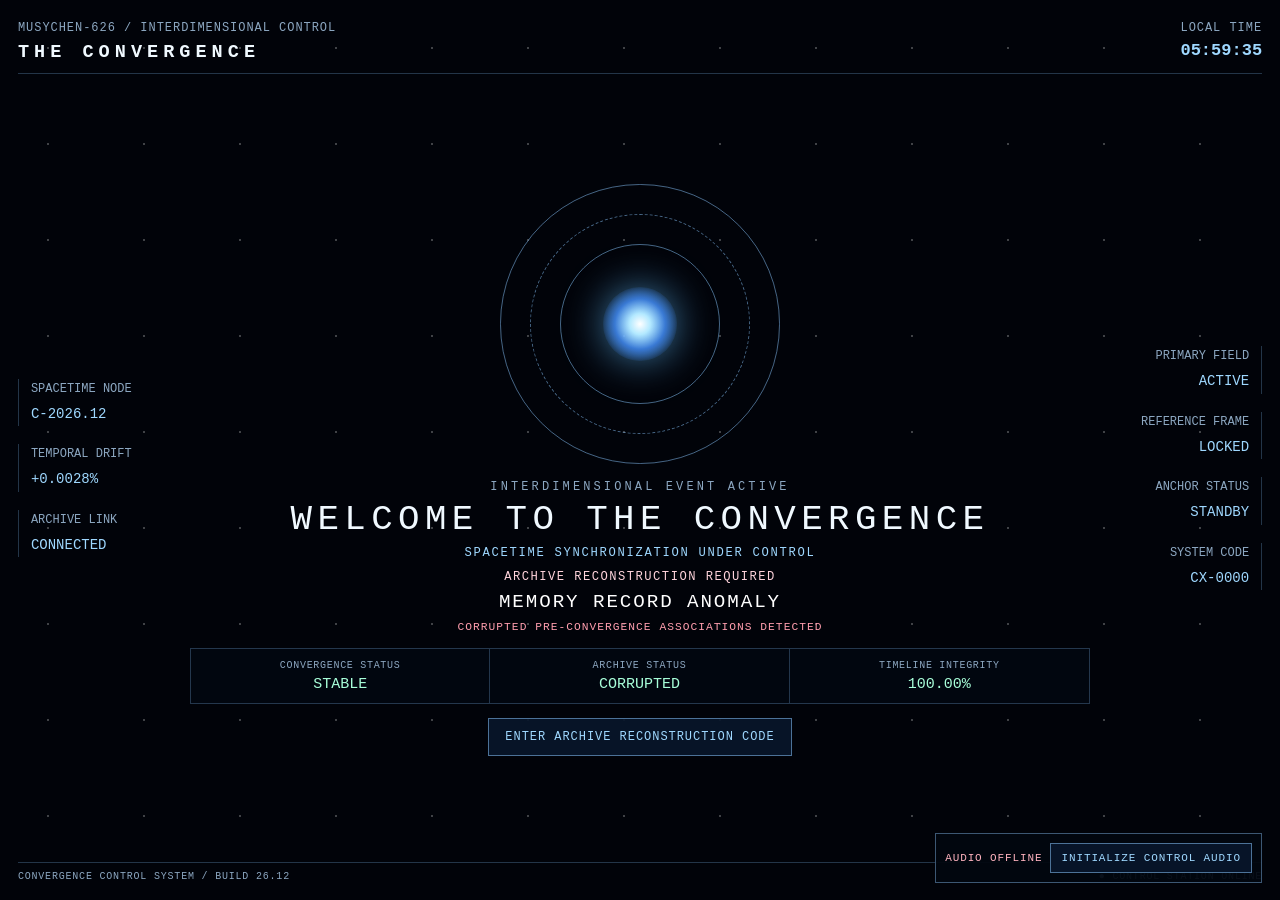
==== index.html @ c569f04d "game nova version" ====
<!doctype html>
<html lang="en">
<head>
<meta charset="utf-8">
<meta name="viewport" content="width=device-width,initial-scale=1">
<title>The Convergence — Control Station</title>
<script src="remote-config.js"></script>
<style>
:root{
  --bg:#010309;--panel:rgba(4,10,22,.88);--line:rgba(135,196,255,.26);
  --accent:#9fd8ff;--text:#f0f9ff;--muted:#8ca7c1;--ok:#a8ffda;
  --critical:#ff3f61;--critical2:#ff805c;--warn:#ffd37b;
}
*{box-sizing:border-box}
html,body{margin:0;width:100%;height:100%;overflow:hidden;background:#010309;color:var(--text);font-family:"Courier New",monospace}
body{height:100dvh}
body::before{content:"";position:fixed;inset:0;pointer-events:none;opacity:.25;background-image:radial-gradient(circle,#fff 0 1px,transparent 1.5px);background-size:96px 96px}
#plasma{position:fixed;inset:0;width:100%;height:100%;pointer-events:none;z-index:4}
.screen{position:relative;z-index:2;width:100vw;height:100dvh;overflow:hidden;padding:clamp(12px,1.4vw,24px);display:grid;grid-template-rows:auto minmax(0,1fr) auto}
header,footer{display:flex;justify-content:space-between;align-items:flex-start;border-color:var(--line)}
header{border-bottom:1px solid var(--line);padding-bottom:10px}
footer{border-top:1px solid var(--line);padding-top:8px;color:var(--muted);font-size:clamp(10px,.78vw,13px);letter-spacing:.08em}
.brand small,.clock small{font-size:clamp(12px,.92vw,16px);color:var(--muted);letter-spacing:.08em}
.brand h2{margin:6px 0 0;font-size:clamp(18px,1.45vw,27px);letter-spacing:.27em;font-weight:700}
.clock{text-align:right}.clock b{display:block;color:var(--accent);font-size:clamp(17px,1.32vw,24px);margin-top:5px}
main{min-height:0;display:grid;grid-template-columns:minmax(180px,14vw) minmax(0,1fr) minmax(180px,14vw);gap:clamp(10px,1.5vw,28px);align-items:center}
aside{font-size:clamp(12px,.9vw,16px);line-height:1.75;color:var(--muted)}
aside p{border-left:1px solid var(--line);padding-left:12px;margin:clamp(12px,2vh,24px) 0}
aside b{display:inline-block;color:var(--accent);font-size:clamp(14px,1.05vw,19px);font-weight:400;margin-top:2px}
#rightTelemetry{text-align:right}
#rightTelemetry p{border-left:0;border-right:1px solid var(--line);padding-left:0;padding-right:12px}
#rightTelemetry b{text-align:right}
.center{position:relative;min-width:0;min-height:0;height:100%;display:flex;flex-direction:column;justify-content:center;align-items:center;text-align:center}
.default-view{width:100%;display:flex;flex-direction:column;align-items:center;justify-content:center;min-height:0}
.cosmos{position:relative;width:min(33vh,335px);height:min(33vh,335px);min-width:220px;min-height:220px;display:grid;place-items:center;transition:filter .5s ease,transform .5s ease}
.ring{position:absolute;border:1px solid rgba(140,200,255,.5);border-radius:50%;transition:border-color .4s ease,box-shadow .4s ease}
.r1{width:94%;height:94%;animation:spin 32s linear infinite}
.r2{width:74%;height:74%;border-style:dashed;animation:spinR 22s linear infinite}
.r3{width:54%;height:54%;animation:spin 15s linear infinite}
.core{width:25%;height:25%;min-width:70px;min-height:70px;border-radius:50%;background:radial-gradient(circle,#fff 0,#b3e9ff 20%,rgba(65,140,255,.72) 48%,transparent 75%);filter:drop-shadow(0 0 22px #64bfff);animation:pulse 3.2s ease-in-out infinite;transition:background .4s ease,filter .4s ease,transform .3s ease}
.eyebrow{font-size:clamp(12px,.9vw,16px);letter-spacing:.26em;color:var(--muted);margin-top:min(.8vh,8px)}
h1.hero{font-size:clamp(28px,2.8vw,52px);line-height:1.08;letter-spacing:.15em;font-weight:400;margin:7px 0}
.subtitle{font-size:clamp(12px,.95vw,17px);letter-spacing:.14em;color:var(--accent);margin:0}
.archive-alert{margin-top:9px;line-height:1.45}
.archive-alert .l1{color:#ffd4dc;font-size:clamp(12px,.95vw,17px);letter-spacing:.12em}
.archive-alert .l2{color:#fff;font-size:clamp(18px,1.5vw,27px);letter-spacing:.1em;margin:2px 0}
.archive-alert .l3{color:#ff9eae;font-size:clamp(11px,.88vw,15px);letter-spacing:.09em}
.status{display:grid;grid-template-columns:repeat(3,1fr);width:min(900px,76vw);margin-top:clamp(10px,1.4vh,17px);border:1px solid var(--line);background:rgba(3,9,20,.62)}
.status div{padding:clamp(10px,1.2vh,15px) 18px;border-right:1px solid var(--line)}
.status div:last-child{border-right:0}.status small{display:block;color:var(--muted);font-size:clamp(10px,.76vw,13px);letter-spacing:.07em}
.status b{display:block;color:var(--ok);font-size:clamp(15px,1.15vw,21px);font-weight:400;margin-top:5px}
.action-area{margin-top:10px;display:flex;gap:10px;align-items:center;justify-content:center;min-height:46px}
button{font:inherit;cursor:pointer;background:rgba(8,22,43,.92);color:var(--accent);border:1px solid rgba(140,200,255,.52);padding:11px 16px;letter-spacing:.08em;font-size:clamp(12px,.9vw,15px)}
button:hover{border-color:var(--accent);color:#fff}
.phase-note{font-size:clamp(11px,.82vw,14px);color:var(--muted);letter-spacing:.08em}
.phase2-log{width:min(900px,76vw);height:96px;margin-top:5px;overflow:hidden;position:relative;display:flex;flex-direction:column;justify-content:flex-end;align-items:stretch;text-align:left;padding:0 8px}
.phase2-log .logline{color:#ff9fac;font-size:clamp(11px,.78vw,14px);line-height:1.45;animation:riseFade 6.2s linear forwards;text-shadow:0 0 10px rgba(255,60,95,.16);white-space:nowrap;overflow:hidden;display:block;max-width:100%}
.hidden{display:none!important}

/* Phase 2 containment */
body.phase2{background:radial-gradient(circle at center,#25040c 0,#080208 46%,#010106 100%)}
body.phase2 .core{background:radial-gradient(circle,#fff 0,#ffd7dc 17%,#ff697d 37%,rgba(218,18,56,.78) 56%,transparent 76%);filter:drop-shadow(0 0 32px #ff405f)}
body.phase2 .r1{border-color:rgba(255,86,107,.64);animation:contain1 2.8s ease-in-out infinite,spin 26s linear infinite}
body.phase2 .r2{border-color:rgba(255,128,91,.62);animation:contain2 2.1s ease-in-out infinite,spinR 19s linear infinite}
body.phase2 .r3{border-color:rgba(255,58,91,.75);animation:contain3 1.6s ease-in-out infinite,spin 13s linear infinite}
body.phase2 .status b{color:#ffc0ca}

/* Cascade dedicated view */
.cascade-view{width:100%;height:100%;min-height:0;display:flex;flex-direction:column;justify-content:center;align-items:center}
.cascade-heading{margin-bottom:4px;color:#ffbbc5;font-size:clamp(13px,1vw,18px);letter-spacing:.18em}
.cascade-grid{width:min(1100px,82vw);display:grid;grid-template-columns:minmax(170px,1fr) minmax(320px,430px) minmax(170px,1fr);gap:26px;align-items:center}
.cascade-log{height:260px;overflow:hidden;display:flex;flex-direction:column;justify-content:flex-end;text-align:left;padding:8px;border-left:1px solid rgba(255,70,96,.22)}
.cascade-log.right{text-align:right;border-left:0;border-right:1px solid rgba(255,70,96,.22);align-items:flex-end}
.cascade-log .logline{font-size:clamp(10px,.74vw,13px);line-height:1.4;color:#ff9cac;animation:sideFade 6.4s linear forwards;white-space:nowrap;overflow:hidden;display:block;max-width:100%}
.crisis-center{position:relative;display:flex;flex-direction:column;align-items:center;justify-content:center;min-height:430px}
.crisis-center > *:not(.crisis-cosmos){position:relative;z-index:2}
.countdown-label{font-size:clamp(11px,.8vw,14px);letter-spacing:.18em;color:#ff94a5}
.countdown{color:var(--critical);font-size:clamp(52px,5.7vw,96px);letter-spacing:.08em;line-height:1;margin:0 0 6px;text-shadow:0 0 28px rgba(255,55,83,.38)}
.crisis-cosmos{position:absolute;left:50%;top:56%;transform:translate(-50%,-50%);width:360px;height:360px;display:grid;place-items:center;z-index:0;opacity:.88;pointer-events:none}
.crisis-ring{position:absolute;border:1px solid rgba(255,94,112,.72);border-radius:50%;transition:transform .12s linear,box-shadow .12s linear}
.cr1{width:96%;height:96%;border-style:solid}
.cr2{width:74%;height:74%;border-style:dashed}
.cr3{width:53%;height:53%}
.crisis-core{width:70px;height:70px;border-radius:50%;background:radial-gradient(circle,#fff6cf 0,#ffd260 16%,#ff6a38 40%,#e20d35 64%,rgba(80,0,10,.2) 76%,transparent 80%);filter:drop-shadow(0 0 25px rgba(255,50,35,.9));transition:transform .15s linear,filter .15s linear}
.cascade-status{margin-top:2px;color:#ff9cab;font-size:clamp(10px,.76vw,13px);letter-spacing:.08em}
.timeline-panel{width:min(1000px,78vw);margin-top:7px}
.timeline-grid{display:grid;grid-template-columns:repeat(4,1fr);gap:10px}
.timeline-card{padding:12px 10px;background:rgba(19,5,12,.88);border-color:rgba(255,85,103,.55);color:#ffc0c8}
.timeline-card strong{display:block;font-size:clamp(15px,1.08vw,19px);letter-spacing:.12em}
.timeline-card small{display:block;color:#da98a2;margin-top:5px;font-size:clamp(11px,.78vw,13px)}
.manual-link{margin-top:7px;background:transparent;border:0;color:rgba(255,190,200,.62);font-size:clamp(10px,.73vw,13px);text-decoration:underline;text-underline-offset:4px}
body.cascade{background:radial-gradient(circle at center,#27020b 0,#080107 45%,#010105 100%)}
body.resolved{background:radial-gradient(circle at center,#04251d 0,#020b0a 45%,#010504 100%)}

/* popup */
.modal-backdrop{position:fixed;z-index:30;inset:0;background:rgba(0,3,10,.72);backdrop-filter:blur(8px);display:grid;place-items:center;padding:18px}
.modal{width:min(680px,92vw);border:1px solid rgba(150,208,255,.52);background:rgba(2,8,18,.98);box-shadow:0 0 70px rgba(68,151,255,.17);padding:28px}
.modal.critical{border-color:rgba(255,74,98,.78);box-shadow:0 0 70px rgba(255,40,70,.2)}
.modal small{display:block;color:var(--muted);letter-spacing:.15em;margin-bottom:9px;font-size:13px}
.modal h2{font-size:clamp(22px,2vw,31px);letter-spacing:.1em;font-weight:400;margin:0 0 18px}
.modal-row{display:flex;gap:9px}.modal input{min-width:0;flex:1;background:#01050c;border:1px solid rgba(150,208,255,.55);color:#fff;padding:15px;font:inherit;text-transform:uppercase;font-size:17px}
.modal-feedback{min-height:20px;margin-top:12px;color:var(--warn);font-size:14px}

/* Audio gate */
.audio-gate{position:fixed;z-index:12;right:18px;bottom:17px;border:1px solid rgba(140,200,255,.42);background:rgba(2,7,15,.94);padding:9px;display:flex;gap:8px;align-items:center}
.audio-gate span{font-size:11px;color:#ffb3bf;letter-spacing:.08em}.audio-gate.online span{color:var(--ok)}
.audio-gate button{padding:8px 10px;font-size:11px}

/* resolved overlay message */
.resolved-card{border:1px solid rgba(165,255,214,.48);padding:18px 24px;margin-top:12px;background:rgba(3,20,16,.62)}
.resolved-card b{display:block;color:var(--ok);font-size:clamp(14px,1vw,18px);letter-spacing:.12em}
.resolved-card span{display:block;margin-top:6px;color:#bfffe9;font-size:clamp(11px,.82vw,14px)}

@keyframes spin{to{transform:rotate(360deg)}}@keyframes spinR{to{transform:rotate(-360deg)}}@keyframes pulse{0%,100%{transform:scale(.95)}50%{transform:scale(1.08)}}
@keyframes contain1{0%,100%{scale:1}45%{scale:.92}60%{scale:1.05}}
@keyframes contain2{0%,100%{scale:1.02}40%{scale:.89}70%{scale:1.08}}
@keyframes contain3{0%,100%{scale:.96}35%{scale:1.12}62%{scale:.88}}
@keyframes riseFade{0%{opacity:0;transform:translateY(16px)}10%{opacity:1}72%{opacity:.9}100%{opacity:0;transform:translateY(-44px)}}
@keyframes sideFade{0%{opacity:0;transform:translateY(12px)}12%{opacity:1}75%{opacity:.9}100%{opacity:0;transform:translateY(-32px)}}


/* Resolution transition */
body.resolved.resolving #normalCore{
  animation:
    pulse 3.2s ease-in-out infinite,
    resolveCoreShift 4.8s linear forwards;
}
body.resolved.resolving #normalCosmos .r1{
  animation:
    spin 32s linear infinite,
    resolveRingOuter 4.8s linear forwards;
}
body.resolved.resolving #normalCosmos .r2{
  animation:
    spinR 22s linear infinite,
    resolveRingMiddle 4.8s linear forwards;
}
body.resolved.resolving #normalCosmos .r3{
  animation:
    spin 15s linear infinite,
    resolveRingInner 4.8s linear forwards;
}

@keyframes resolveCoreShift{
  0%{
    background:radial-gradient(circle,#fff 0,#ffd0a8 16%,rgba(255,58,38,.92) 42%,rgba(121,0,18,.95) 68%,transparent 78%);
    filter:drop-shadow(0 0 44px #ff4028) saturate(1.65);
    transform:scale(1.58);
  }
  18%{
    background:radial-gradient(circle,#fff 0,#ffe3a8 18%,rgba(255,120,36,.92) 44%,rgba(165,40,0,.94) 70%,transparent 78%);
    filter:drop-shadow(0 0 48px #ff7a28) saturate(1.55);
    transform:scale(1.48);
  }
  38%{
    background:radial-gradient(circle,#fff 0,#fff0bf 18%,rgba(255,201,82,.9) 45%,rgba(184,120,0,.88) 71%,transparent 78%);
    filter:drop-shadow(0 0 46px #ffd25b) saturate(1.42);
    transform:scale(1.36);
  }
  58%{
    background:radial-gradient(circle,#fff 0,#e4ffe4 18%,rgba(135,255,204,.84) 46%,rgba(25,126,112,.76) 71%,transparent 78%);
    filter:drop-shadow(0 0 39px #88ffd7) saturate(1.26);
    transform:scale(1.24);
  }
  78%{
    background:radial-gradient(circle,#fff 0,#d8f5ff 19%,rgba(112,223,255,.82) 47%,rgba(24,91,169,.72) 72%,transparent 78%);
    filter:drop-shadow(0 0 31px #7fe4ff) saturate(1.18);
    transform:scale(1.12);
  }
  100%{
    background:radial-gradient(circle,#fff 0,#b3e9ff 20%,rgba(65,140,255,.72) 48%,transparent 75%);
    filter:drop-shadow(0 0 22px #64bfff) saturate(1);
    transform:scale(1);
  }
}
@keyframes resolveRingOuter{
  0%{border-color:rgba(255,80,70,.78);box-shadow:0 0 26px rgba(255,70,55,.24);transform:scale(1.10)}
  30%{border-color:rgba(255,171,82,.76);box-shadow:0 0 24px rgba(255,170,72,.2);transform:scale(1.07)}
  60%{border-color:rgba(138,255,208,.68);box-shadow:0 0 20px rgba(138,255,208,.15);transform:scale(1.03)}
  100%{border-color:rgba(140,200,255,.5);box-shadow:none;transform:scale(1)}
}
@keyframes resolveRingMiddle{
  0%{border-color:rgba(255,98,84,.8);box-shadow:0 0 22px rgba(255,80,70,.24);transform:scale(1.12)}
  35%{border-color:rgba(255,196,88,.76);box-shadow:0 0 21px rgba(255,196,88,.18);transform:scale(1.08)}
  68%{border-color:rgba(142,236,255,.68);box-shadow:0 0 17px rgba(142,236,255,.15);transform:scale(1.03)}
  100%{border-color:rgba(140,200,255,.5);box-shadow:none;transform:scale(1)}
}
@keyframes resolveRingInner{
  0%{border-color:rgba(255,126,98,.84);box-shadow:0 0 19px rgba(255,96,76,.26);transform:scale(1.14)}
  42%{border-color:rgba(255,220,120,.75);box-shadow:0 0 17px rgba(255,220,120,.18);transform:scale(1.09)}
  75%{border-color:rgba(120,222,255,.7);box-shadow:0 0 15px rgba(120,222,255,.14);transform:scale(1.03)}
  100%{border-color:rgba(140,200,255,.5);box-shadow:none;transform:scale(1)}
}

@media(max-width:900px){main{grid-template-columns:1fr}aside{display:none}.status{width:94vw}.cascade-grid{width:96vw;grid-template-columns:1fr}.cascade-log{display:none}.timeline-panel{width:94vw}.timeline-grid{grid-template-columns:repeat(2,1fr)}}
</style>
</head>
<body>
<canvas id="plasma"></canvas>

<div class="screen">
<header>
  <div class="brand"><small>MUSYCHEN-626 / INTERDIMENSIONAL CONTROL</small><h2>THE CONVERGENCE</h2></div>
  <div class="clock"><small>LOCAL TIME</small><b id="clock">--:--:--</b></div>
</header>

<main>
<aside id="leftTelemetry">
  <p>SPACETIME NODE<br><b>C-2026.12</b></p>
  <p>TEMPORAL DRIFT<br><b id="drift">+0.0028%</b></p>
  <p>ARCHIVE LINK<br><b>CONNECTED</b></p>
</aside>

<section class="center">

  <div id="defaultView" class="default-view">
    <div class="cosmos" id="normalCosmos">
      <i class="ring r1"></i><i class="ring r2"></i><i class="ring r3"></i><i class="core" id="normalCore"></i>
    </div>

    <div class="eyebrow" id="eyebrow">INTERDIMENSIONAL EVENT ACTIVE</div>
    <h1 class="hero" id="title">WELCOME TO THE CONVERGENCE</h1>
    <p class="subtitle" id="subtitle">SPACETIME SYNCHRONIZATION UNDER CONTROL</p>

    <div id="archiveAlert" class="archive-alert">
      <div class="l1">ARCHIVE RECONSTRUCTION REQUIRED</div>
      <div class="l2">MEMORY RECORD ANOMALY</div>
      <div class="l3">CORRUPTED PRE-CONVERGENCE ASSOCIATIONS DETECTED</div>
    </div>

    <div class="status">
      <div><small>CONVERGENCE STATUS</small><b id="conv">STABLE</b></div>
      <div><small>ARCHIVE STATUS</small><b id="archive">CORRUPTED</b></div>
      <div><small>TIMELINE INTEGRITY</small><b id="integrity">100.00%</b></div>
    </div>

    <div id="actionArea" class="action-area"></div>
    <div id="phase2Log" class="phase2-log hidden"></div>
    <div id="resolvedCard" class="resolved-card hidden"><b>DISTRIBUTED CONVERGENCE ESTABLISHED</b><span>ALL TIMELINES COEXIST · ALL VARIANTS PRESERVED</span></div>
  </div>

  <div id="cascadeView" class="cascade-view hidden">
    <div class="cascade-heading">⚠ CASCADE FAILURE / PRIMARY ANCHOR INSTABILITY</div>

    <div class="cascade-grid">
      <div id="cascadeLogLeft" class="cascade-log"></div>

      <div class="crisis-center">
        <div class="countdown-label">IRREVERSIBLE CASCADE WINDOW</div>
        <div id="timer" class="countdown">10:00</div>

        <div class="crisis-cosmos" id="crisisCosmos">
          <i id="cr1" class="crisis-ring cr1"></i>
          <i id="cr2" class="crisis-ring cr2"></i>
          <i id="cr3" class="crisis-ring cr3"></i>
          <i id="crisisCore" class="crisis-core"></i>
        </div>

        <div class="cascade-status">TIMELINE INTEGRITY: <b>UNSTABLE</b></div>
      </div>

      <div id="cascadeLogRight" class="cascade-log right"></div>
    </div>

    <div class="timeline-panel">
      <div class="timeline-grid">
        <button class="timeline-card" data-timeline="ASTRA"><strong>ASTRA</strong><small>A7F2</small></button>
        <button class="timeline-card" data-timeline="NOVA"><strong>NOVA</strong><small>N4C8</small></button>
        <button class="timeline-card" data-timeline="VEGA"><strong>VEGA</strong><small>V2D6</small></button>
        <button class="timeline-card" data-timeline="UMBRA"><strong>UMBRA</strong><small>U9B3</small></button>
      </div>
      <button id="manualOverride" class="manual-link">advanced emergency control / manual override</button>
    </div>
  </div>

</section>

<aside id="rightTelemetry">
  <p>PRIMARY FIELD<br><b id="field">ACTIVE</b></p>
  <p>REFERENCE FRAME<br><b id="frame">LOCKED</b></p>
  <p>ANCHOR STATUS<br><b id="anchor">STANDBY</b></p>
  <p>SYSTEM CODE<br><b id="systemCode">CX-0000</b></p>
</aside>
</main>

<footer><span>CONVERGENCE CONTROL SYSTEM / BUILD 26.12</span><span id="online">● CONTROL STATION ONLINE</span></footer>
</div>

<div id="audioGate" class="audio-gate">
  <span id="audioState">AUDIO OFFLINE</span>
  <button id="audioBtn">INITIALIZE CONTROL AUDIO</button>
  <button id="muteBtn" class="hidden">MUTE</button>
</div>

<div id="modalBackdrop" class="modal-backdrop hidden">
  <div id="modal" class="modal">
    <small id="modalEyebrow">SYSTEM REQUEST</small>
    <h2 id="modalTitle">ENTER PROTOCOL CODE</h2>
    <div class="modal-row" id="modalInputRow">
      <input id="modalInput" autocomplete="off" spellcheck="false">
      <button id="modalSubmit">VALIDATE</button>
    </div>
    <div id="modalFeedback" class="modal-feedback"></div>
  </div>
</div>

<script>
const API_URL=window.CONV_API_URL||"";
const LOCAL={phase1Code:"AR-4721",phase2Code:"NOVA-2974",finalCommand:"STABILIZE ALL TIMELINES",timerMinutes:10};
const $=id=>document.getElementById(id);
const norm=s=>(s||"").trim().replace(/\s+/g," ").toUpperCase();
const remote=()=>/^https:\/\/script\.google\.com\//.test(API_URL);

let game={state:"WELCOME",timerMinutes:10,cascadeStart:0,stateChangedAt:0,selectedAnchor:""};
let lastState="";
let modalMode="";
let timerHandle=null,phase2LogHandle=null,cascadeLogHandle=null;
let bolts=[];

/* local / remote state */
function localState(){
  return {
    state:localStorage.getItem("convergenceState")||"WELCOME",
    timerMinutes:Number(localStorage.getItem("timerMinutes")||LOCAL.timerMinutes),
    cascadeStart:Number(localStorage.getItem("cascadeStart")||0),
    stateChangedAt:Number(localStorage.getItem("stateChangedAt")||0),
    selectedAnchor:localStorage.getItem("selectedAnchor")||""
  };
}
function localTransition(s){
  localStorage.setItem("convergenceState",s);
  localStorage.setItem("stateChangedAt",Date.now());
  if(s==="CASCADE")localStorage.setItem("cascadeStart",Date.now());
  if(s==="WELCOME"){localStorage.removeItem("cascadeStart");localStorage.removeItem("selectedAnchor")}
}
async function getState(){
  if(!remote())return localState();
  const r=await fetch(API_URL+"?t="+Date.now(),{cache:"no-store"});
  return await r.json();
}
async function post(action,data={}){
  if(!remote()){
    if(action==="validate_phase1"){
      if(norm(data.code)!==norm(localStorage.getItem("phase1Code")||LOCAL.phase1Code))return {ok:false,error:"INVALID_CODE"};
      localTransition("PHASE1_COMPLETE");
    }
    if(action==="validate_phase2"){
      if(norm(data.code)!==norm(localStorage.getItem("phase2Code")||LOCAL.phase2Code))return {ok:false,error:"INVALID_CODE"};
      localTransition("CLEARED");
    }
    if(action==="override"){
      if(norm(data.command)!==norm(localStorage.getItem("finalCommand")||LOCAL.finalCommand))return {ok:false,error:"INVALID_COMMAND"};
      localTransition("RESOLVED");
    }
    if(action==="timeline_attempt")localStorage.setItem("selectedAnchor",data.timeline||"");
    return {ok:true,state:localState()};
  }
  const r=await fetch(API_URL,{method:"POST",headers:{"Content-Type":"text/plain;charset=utf-8"},body:JSON.stringify({action,...data})});
  return await r.json();
}
async function refresh(){
  try{game={...game,...await getState()};render()}catch(e){$("online").textContent="● CONTROL LINK DEGRADED"}
}

/* base rendering */
function text(id,v){if($(id))$(id).textContent=v}
function show(id,on=true){if($(id))$(id).classList.toggle("hidden",!on)}
function clearAction(){$("actionArea").innerHTML=""}
function addButton(label,fn){const b=document.createElement("button");b.textContent=label;b.onclick=fn;$("actionArea").appendChild(b)}
function addNote(html){const s=document.createElement("span");s.className="phase-note";s.innerHTML=html;$("actionArea").appendChild(s)}

function baseDefault(){
  resetResolutionTransitionVisuals();
  document.body.className="";
  show("defaultView",true);show("cascadeView",false);show("archiveAlert",false);show("phase2Log",false);show("resolvedCard",false);
  clearAction();
  text("eyebrow","INTERDIMENSIONAL EVENT ACTIVE");
  text("title","WELCOME TO THE CONVERGENCE");
  text("subtitle","SPACETIME SYNCHRONIZATION UNDER CONTROL");
  text("conv","STABLE");text("archive","CORRUPTED");text("integrity","100.00%");
  text("frame","LOCKED");text("anchor","STANDBY");text("field","ACTIVE");
}


const RESOLUTION_TRANSITION_MS = 4800;

function resetResolutionTransitionVisuals(){
  document.body.classList.remove("resolving");
  const core=$("normalCore");
  const r1=document.querySelector("#normalCosmos .r1");
  const r2=document.querySelector("#normalCosmos .r2");
  const r3=document.querySelector("#normalCosmos .r3");
  [core,r1,r2,r3].forEach(el=>{
    if(!el) return;
    el.style.animationDelay="";
  });
}

function applyResolutionTransitionVisuals(){
  const changedAt=Number(game.stateChangedAt||Date.now());
  const elapsed=Math.max(0,Date.now()-changedAt);
  const clamped=Math.min(elapsed,RESOLUTION_TRANSITION_MS);
  const delay=`0s, -${clamped}ms`;

  document.body.classList.add("resolving");

  const core=$("normalCore");
  const r1=document.querySelector("#normalCosmos .r1");
  const r2=document.querySelector("#normalCosmos .r2");
  const r3=document.querySelector("#normalCosmos .r3");

  if(core) core.style.animationDelay=delay;
  if(r1) r1.style.animationDelay=delay;
  if(r2) r2.style.animationDelay=delay;
  if(r3) r3.style.animationDelay=delay;

  if(elapsed>=RESOLUTION_TRANSITION_MS){
    document.body.classList.remove("resolving");
    [core,r1,r2,r3].forEach(el=>{ if(el) el.style.animationDelay=""; });
  }
}

function render(){
  const s=game.state||"WELCOME";
  baseDefault();

  if(s==="WELCOME"){
    show("archiveAlert",true);
    addButton("ENTER ARCHIVE RECONSTRUCTION CODE",()=>openModal("PHASE1"));
  }

  if(s==="PHASE1_COMPLETE"){
    text("eyebrow","ARCHIVE RESTORED");
    text("title","FOUR TIMELINES DETECTED");
    text("subtitle","STABLE REFERENCE ANALYSIS AVAILABLE");
    text("archive","VERIFIED");text("anchor","PENDING");
    addNote("ASTRA · NOVA · VEGA · UMBRA<br>AUTOMATIC REFERENCE ANCHOR PENDING...");
  }

  if(s==="PHASE2"){
    document.body.classList.add("phase2");
    text("eyebrow","ANCHOR PROTOCOL / CRITICAL ANALYSIS");
    text("title","TIMELINE CONFLICT");
    text("subtitle","MULTIPLE REFERENCE FRAMES COMPETING FOR STABILITY");
    text("archive","VERIFIED");text("conv","STRESSED");text("integrity","100.00%");
    text("frame","UNRESOLVED");text("anchor","ANALYZING");
    addButton("ENTER ANCHOR PROTOCOL",()=>openModal("PHASE2"));
    show("phase2Log",true);
    startPhase2Logs();
    if(lastState!==s){burstFrom("normalCore",24);audioEvent("phase2_entry")}
  } else stopPhase2Logs();

  if(s==="AUTO_ANCHOR"){
    text("eyebrow","AUTOMATIC STABILIZATION SEQUENCE");
    text("title","AUTOMATIC REFERENCE ANCHOR PENDING...");
    text("subtitle","SYSTEM ANALYSIS IN PROGRESS");
    text("archive","VERIFIED");text("anchor","PENDING");text("frame","CALCULATING");
    const elapsed=Date.now()-(game.stateChangedAt||Date.now());
    if(elapsed>4500){
      text("title","CONVERGENCE STABLE");
      text("subtitle","AUTOMATIC REFERENCE ANCHOR ESTABLISHED");
      text("frame","NOVA");text("anchor","ACTIVE");
      addNote("CASE CLOSED · ALL REGISTERED VARIANTS CLEARED");
    } else addNote("AUTOMATIC REFERENCE ANCHOR PENDING...");
  }

  if(s==="CLEARED"){
    text("eyebrow","ANCHOR PROTOCOL ACCEPTED");
    text("title","CONVERGENCE STABLE");
    text("subtitle","PRIMARY REFERENCE ANCHOR ESTABLISHED");
    text("archive","VERIFIED");text("conv","STABLE");text("integrity","100.00%");
    text("frame","NOVA");text("anchor","ACTIVE");
    addNote("CASE CLOSED · ALL REGISTERED VARIANTS CLEARED");
  }

  if(s==="CASCADE"){
    document.body.classList.add("cascade");
    show("defaultView",false);show("cascadeView",true);
    startCascade();
    if(lastState!==s){burstFrom("crisisCore",40);audioEvent("cascade_entry")}
  } else stopCascadeLogs();

  if(s==="RESOLVED"){
    document.body.classList.add("resolved");
    text("eyebrow","DISTRIBUTED CONVERGENCE ESTABLISHED");
    $("title").innerHTML="CONVERGENCE RESTORED<br>MERRY CHRISTMAS";
    text("subtitle","ALL TIMELINES COEXIST");
    text("archive","VERIFIED");text("conv","STABLE");text("integrity","100.00%");
    text("frame","ALL TIMELINES");text("anchor","DISTRIBUTED");
    show("resolvedCard",true);
    applyResolutionTransitionVisuals();
    stopSiren();
    stopVoiceLoop();
  }

  updateAudioState(s);
  lastState=s;
}

/* popup */
function openModal(mode,titleOverride,msgOverride){
  modalMode=mode;
  $("modal").classList.toggle("critical",mode==="OVERRIDE"||mode==="INFO");
  $("modalInputRow").classList.toggle("hidden",mode==="INFO");

  if(mode==="PHASE1"){
    text("modalEyebrow","ARCHIVE CONTROL REQUEST");text("modalTitle","ENTER ARCHIVE RECONSTRUCTION CODE");
  } else if(mode==="PHASE2"){
    text("modalEyebrow","ANCHOR PROTOCOL");text("modalTitle","ENTER ANCHOR PROTOCOL CODE");
  } else if(mode==="OVERRIDE"){
    text("modalEyebrow","ADVANCED EMERGENCY CONTROL");text("modalTitle","MANUAL COMMAND OVERRIDE");
  } else {
    text("modalEyebrow","ANCHOR FAILURE");text("modalTitle",titleOverride||"SYSTEM WARNING");
  }
  $("modalInput").value="";
  $("modalFeedback").textContent=msgOverride||"";
  $("modalBackdrop").classList.remove("hidden");
  if(mode!=="INFO")setTimeout(()=>$("modalInput").focus(),70);
}
function closeModal(){$("modalBackdrop").classList.add("hidden");modalMode="";}
async function submitModal(){
  if(modalMode==="INFO"){closeModal();return}
  const v=$("modalInput").value;
  let r;
  if(modalMode==="PHASE1")r=await post("validate_phase1",{code:v});
  if(modalMode==="PHASE2")r=await post("validate_phase2",{code:v});
  if(modalMode==="OVERRIDE")r=await post("override",{command:v});

  if(r&&r.ok){
    $("modalFeedback").textContent="COMMAND ACCEPTED.";
    if(r.state)game={...game,...r.state};
    confirmTone();
    setTimeout(()=>{closeModal();refresh()},600);
  } else {
    $("modalFeedback").textContent=modalMode==="OVERRIDE"?"COMMAND REJECTED — CONFIGURATION UNSTABLE.":"INVALID PROTOCOL CODE.";
    errorTone();burstFrom(modalMode==="OVERRIDE"?"crisisCore":"normalCore",10);
  }
}
$("modalSubmit").onclick=submitModal;
$("modalInput").addEventListener("keydown",e=>{if(e.key==="Enter")submitModal();if(e.key==="Escape")closeModal()});
$("modalBackdrop").addEventListener("click",e=>{if(e.target===$("modalBackdrop"))closeModal()});
$("manualOverride").onclick=()=>openModal("OVERRIDE");

document.querySelectorAll(".timeline-card").forEach(b=>b.onclick=async()=>{
  await post("timeline_attempt",{timeline:b.dataset.timeline});
  burstFrom("crisisCore",22);audioEvent("attempt");
  openModal("INFO",`${b.dataset.timeline} STABILIZATION FAILED`,"SINGLE-TIMELINE ANCHOR INCREASES CASCADE INSTABILITY.");
});

/* phase 2 rolling log */
const PHASE2_LINES=[
 "REFERENCE FRAME Δψ EXCEEDS NOMINAL TOLERANCE",
 "ANCHOR VECTOR RECALCULATING...",
 "NONLOCAL COHERENCE SPIKE DETECTED",
 "PLASMA CONTAINMENT RING 02 COMPENSATING",
 "TIMELINE PHASE NOISE ABOVE BASELINE",
 "NOVA MASS-ENERGY SIGNATURE DRIFTING",
 "ARCHIVE CROSS-CHECK: NO UNIQUE ORIGIN CONFIRMED",
 "REFERENCE LOCK ATTEMPT FAILED / RETRY",
 "SPACETIME NODE C-2026.12 RESPONSE DELAY",
 "MULTIPLE STABLE CONFIGURATIONS REMAIN"
];
function appendTypedLog(container,line,side="left"){
  const d=document.createElement("div");d.className="logline";
  if(side==="right")d.style.textAlign="right";
  container.appendChild(d);
  const full=`[${new Date().toLocaleTimeString("it-IT",{hour12:false})}.${Math.floor(Math.random()*999).toString().padStart(3,"0")}] ${line}`;
  let i=0;
  const typer=setInterval(()=>{
    i++;
    d.textContent=full.slice(0,i);
    if(i>=full.length)clearInterval(typer);
  }, game.state==="CASCADE"?14:18);
  setTimeout(()=>{clearInterval(typer);d.remove();},6500);
}
function startPhase2Logs(){
  if(phase2LogHandle)return;
  appendTypedLog($("phase2Log"),PHASE2_LINES[0]);
  phase2LogHandle=setInterval(()=>{
    if(game.state!=="PHASE2")return;
    appendTypedLog($("phase2Log"),PHASE2_LINES[Math.floor(Math.random()*PHASE2_LINES.length)]);
    burstFrom("normalCore",2+Math.floor(Math.random()*4));
    if(Math.random()<.35)audioEvent("plasma");
  },1050);
}
function stopPhase2Logs(){if(phase2LogHandle){clearInterval(phase2LogHandle);phase2LogHandle=null}$("phase2Log").innerHTML=""}

/* cascade logs + timer + nova growth */
const CASCADE_LEFT=[
 "PRIMARY ANCHOR NOVA REPORTING THERMAL RUNAWAY",
 "ANCHOR FIELD CONTAINMENT BELOW SAFE MARGIN",
 "SPACETIME SHEAR INCREASING",
 "ASTRA COHERENCE LINK DEGRADED",
 "NOVA CORE ENERGY OUTPUT NONLINEAR",
 "CASCADE PROPAGATION VECTOR UNRESOLVED",
 "AUTOMATIC SINGLE-TIMELINE RECOVERY FAILED"
];
const CASCADE_RIGHT=[
 "VEGA REMAINS VIABLE",
 "UMBRA REMAINS VIABLE",
 "MULTIPLE STABLE TIMELINES DETECTED",
 "ORIGIN TIMELINE FLAG: NOT FOUND",
 "MANUAL INTERVENTION CHANNEL AVAILABLE",
 "DISTRIBUTED SYNCHRONIZATION ROUTE UNTESTED",
 "REFERENCE ≠ ORIGIN / ARCHIVE NOTE RECOVERED"
];
function startCascade(){
  if(!cascadeLogHandle){
    appendTypedLog($("cascadeLogLeft"),CASCADE_LEFT[0],"left");
    appendTypedLog($("cascadeLogRight"),CASCADE_RIGHT[0],"right");
    cascadeLogHandle=setInterval(()=>{
      if(game.state!=="CASCADE")return;
      const left=Math.random()<.5;
      appendTypedLog(left?$("cascadeLogLeft"):$("cascadeLogRight"),left?CASCADE_LEFT[Math.floor(Math.random()*CASCADE_LEFT.length)]:CASCADE_RIGHT[Math.floor(Math.random()*CASCADE_RIGHT.length)]);
    },720);
  }
  startTimer();
}
function stopCascadeLogs(){if(cascadeLogHandle){clearInterval(cascadeLogHandle);cascadeLogHandle=null}$("cascadeLogLeft").innerHTML="";$("cascadeLogRight").innerHTML="";if(timerHandle){clearInterval(timerHandle);timerHandle=null}}
function startTimer(){
  if(timerHandle)return;
  const tick=()=>{
    const total=Number(game.timerMinutes||10)*60000;
    let start=Number(game.cascadeStart||0);
    if(!start&&!remote()){start=Date.now();localStorage.setItem("cascadeStart",String(start));game.cascadeStart=start}
    const left=Math.max(0,total-(Date.now()-start));
    const fraction=total?left/total:0;
    const sec=Math.ceil(left/1000);
    text("timer",`${String(Math.floor(sec/60)).padStart(2,"0")}:${String(sec%60).padStart(2,"0")}`);

    const danger=1-fraction;
    const pulse=Math.sin(Date.now()/230)*.08;
    const scale=1.15+danger*2.1+pulse;
    $("crisisCore").style.transform=`scale(${scale})`;
    $("crisisCore").style.filter=`drop-shadow(0 0 ${35+danger*80}px rgba(255,${Math.round(75-danger*50)},25,.98)) saturate(${1+danger*1.8})`;
    $("cr1").style.transform=`scale(${1.02 + Math.sin(Date.now()/420)*(.045+danger*.08) - danger*.06})`;
    $("cr2").style.transform=`scale(${1.0 + Math.sin(Date.now()/330+1)*(.07+danger*.1) - danger*.1})`;
    $("cr3").style.transform=`scale(${0.98 + Math.sin(Date.now()/260+2)*(.09+danger*.12) - danger*.14})`;

    if(Math.random()<(0.03+danger*.11))burstFrom("crisisCore",2+Math.floor(danger*6));
  };
  tick();timerHandle=setInterval(tick,120);
}

/* plasma */
const canvas=$("plasma"),ctx=canvas.getContext("2d");
function resize(){canvas.width=innerWidth*devicePixelRatio;canvas.height=innerHeight*devicePixelRatio;canvas.style.width=innerWidth+"px";canvas.style.height=innerHeight+"px";ctx.setTransform(devicePixelRatio,0,0,devicePixelRatio,0,0)}
addEventListener("resize",resize);resize();
function sourceCenter(id){
  const el=$(id),r=el.getBoundingClientRect();
  return {x:r.left+r.width/2,y:r.top+r.height/2};
}
function burstFrom(id,n=10){
  if(!$(id))return;
  const c=sourceCenter(id);
  for(let i=0;i<n;i++){
    const a=Math.random()*Math.PI*2,len=70+Math.random()*250;
    bolts.push({x:c.x,y:c.y,a,len,life:1,w:1+Math.random()*1.7});
  }
}
function draw(){
  ctx.clearRect(0,0,innerWidth,innerHeight);
  for(const b of bolts){
    ctx.beginPath();ctx.moveTo(b.x,b.y);
    const seg=7;
    for(let s=1;s<=seg;s++){
      const d=b.len*s/seg;
      const x=b.x+Math.cos(b.a)*d+(Math.random()-.5)*21;
      const y=b.y+Math.sin(b.a)*d+(Math.random()-.5)*21;
      ctx.lineTo(x,y);
    }
    ctx.strokeStyle=`rgba(255,64,93,${Math.max(0,b.life)*.72})`;
    ctx.lineWidth=b.w;ctx.shadowBlur=17;ctx.shadowColor="#ff244d";ctx.stroke();
    b.life-=.045;
  }
  bolts=bolts.filter(b=>b.life>0);
  requestAnimationFrame(draw);
}draw();

/* audio */
let audioCtx=null,masterGain=null,humGain=null,hum1=null,hum2=null;
let audioReady=false,muted=false,voiceLoopHandle=null;

let hornTimers=[];
let activeHornNodes=[];
let phase3BatteryInterval=null;
let hornMode=null;

function initAudio(){
  if(audioReady){
    audioCtx.resume();
    updateAudioState(game.state);
    return;
  }

  audioCtx=new (window.AudioContext||window.webkitAudioContext)();

  masterGain=audioCtx.createGain();
  masterGain.gain.value=.28;
  masterGain.connect(audioCtx.destination);

  humGain=audioCtx.createGain();
  humGain.gain.value=.04;
  humGain.connect(masterGain);

  hum1=audioCtx.createOscillator();
  hum1.type="sine";
  hum1.frequency.value=54;
  hum1.connect(humGain);
  hum1.start();

  hum2=audioCtx.createOscillator();
  hum2.type="sine";
  hum2.frequency.value=81;
  hum2.connect(humGain);
  hum2.start();

  audioReady=true;

  $("audioGate").classList.add("online");
  text("audioState","AUDIO ONLINE");
  text("audioBtn","RESTART AUDIO");
  show("muteBtn",true);

  updateAudioState(game.state);
  confirmTone();
}

function playTone(freq,dur=.2,vol=.16,type="sine",freq2=null){
  if(!audioReady||muted)return;

  const o=audioCtx.createOscillator();
  const g=audioCtx.createGain();

  o.type=type;
  o.frequency.setValueAtTime(freq,audioCtx.currentTime);

  if(freq2){
    o.frequency.linearRampToValueAtTime(freq2,audioCtx.currentTime+dur);
  }

  g.gain.setValueAtTime(.0001,audioCtx.currentTime);
  g.gain.exponentialRampToValueAtTime(vol,audioCtx.currentTime+.018);
  g.gain.exponentialRampToValueAtTime(.0001,audioCtx.currentTime+dur);

  o.connect(g);
  g.connect(masterGain);

  o.start();
  o.stop(audioCtx.currentTime+dur+.03);
}

function noiseBurst(vol=.10,dur=.14,center=1200){
  if(!audioReady||muted)return;

  const buffer=audioCtx.createBuffer(
    1,
    Math.floor(audioCtx.sampleRate*dur),
    audioCtx.sampleRate
  );

  const data=buffer.getChannelData(0);

  for(let i=0;i<data.length;i++){
    data[i]=(Math.random()*2-1)*(1-i/data.length);
  }

  const src=audioCtx.createBufferSource();
  const g=audioCtx.createGain();
  const f=audioCtx.createBiquadFilter();

  src.buffer=buffer;
  f.type="bandpass";
  f.frequency.value=center;
  f.Q.value=1.1;
  g.gain.value=vol;

  src.connect(f);
  f.connect(g);
  g.connect(masterGain);

  src.start();
}

/* Stronger plasma crackle so it stays audible over alarms. */
function plasmaGlitch(){
  if(!audioReady||muted)return;

  noiseBurst(.20,.11,1500);

  setTimeout(()=>{
    noiseBurst(.14,.08,2400);
  },55);

  playTone(
    500 + Math.random()*140,
    .10,
    .13,
    "square",
    190 + Math.random()*90
  );

  setTimeout(()=>{
    playTone(
      175 + Math.random()*40,
      .14,
      .11,
      "sawtooth",
      105
    );
  },35);
}

/*
  Audible industrial / ship horn.
  This version keeps a low character but moves important harmonics
  into a range that laptop, TV and portable speakers can reproduce.
*/
function deepHornBlast(duration=2.0){
  if(!audioReady||muted)return;

  const now=audioCtx.currentTime;

  /*
    Acoustic/mechanical warning siren:
    same audible frequency band as the approved version,
    but continuous and rough rather than bell-like.
  */
  const sirenBus=audioCtx.createGain();
  const bodyFilter=audioCtx.createBiquadFilter();
  const presence=audioCtx.createBiquadFilter();
  const compressor=audioCtx.createDynamicsCompressor();

  bodyFilter.type="bandpass";
  bodyFilter.frequency.setValueAtTime(430,now);
  bodyFilter.Q.value=.55;

  presence.type="peaking";
  presence.frequency.setValueAtTime(520,now);
  presence.Q.value=.75;
  presence.gain.value=4.8;

  compressor.threshold.value=-20;
  compressor.knee.value=10;
  compressor.ratio.value=4.2;
  compressor.attack.value=.006;
  compressor.release.value=.28;

  sirenBus.connect(bodyFilter);
  bodyFilter.connect(presence);
  presence.connect(compressor);
  compressor.connect(masterGain);

  sirenBus.gain.setValueAtTime(.0001,now);
  sirenBus.gain.exponentialRampToValueAtTime(.70,now+.10);
  sirenBus.gain.setValueAtTime(.70,now+Math.max(.22,duration-.26));
  sirenBus.gain.exponentialRampToValueAtTime(.0001,now+duration);

  /*
    Mechanical rotor modulation.
    This adds the "waaah/rrr" acoustic siren texture without going shrill.
  */
  const rotor=audioCtx.createOscillator();
  const rotorDepth=audioCtx.createGain();

  rotor.type="sine";
  rotor.frequency.setValueAtTime(6.8,now);
  rotor.frequency.linearRampToValueAtTime(7.8,now+duration*.5);
  rotor.frequency.linearRampToValueAtTime(6.6,now+duration);

  rotorDepth.gain.setValueAtTime(.20,now);

  rotor.connect(rotorDepth);
  rotorDepth.connect(sirenBus.gain);

  /*
    Main partials stay in the same useful range as POINT2C.
    Small detuning makes the siren sound acoustic/mechanical instead of synthetic.
  */
  const partials=[
    {freq:180, type:"sawtooth", gain:.18, detune:-5},
    {freq:240, type:"sawtooth", gain:.27, detune: 3},
    {freq:360, type:"triangle", gain:.32, detune:-2},
    {freq:480, type:"triangle", gain:.25, detune: 2},
    {freq:720, type:"sine",     gain:.10, detune:-3}
  ];

  partials.forEach((p,idx)=>{
    const o=audioCtx.createOscillator();
    const g=audioCtx.createGain();

    o.type=p.type;
    o.frequency.setValueAtTime(p.freq,now);
    o.detune.setValueAtTime(p.detune,now);

    g.gain.setValueAtTime(.0001,now);
    g.gain.exponentialRampToValueAtTime(p.gain,now+.04+(idx*.006));
    g.gain.setValueAtTime(p.gain,now+Math.max(.18,duration-.18));
    g.gain.exponentialRampToValueAtTime(.0001,now+duration);

    /*
      Slow pitch sweep gives the acoustic warning-siren feel:
      slight rise, then fall, all within the approved frequency range.
    */
    o.frequency.linearRampToValueAtTime(p.freq*1.055,now+duration*.45);
    o.frequency.linearRampToValueAtTime(p.freq*.985,now+duration);

    o.connect(g);
    g.connect(sirenBus);

    o.start(now);
    o.stop(now+duration+.05);

    activeHornNodes.push(o);
  });

  /*
    Air/rotor noise gives a physical siren body.
    Kept subtle so speech and plasma remain audible.
  */
  const noiseBuffer=audioCtx.createBuffer(
    1,
    Math.floor(audioCtx.sampleRate*duration),
    audioCtx.sampleRate
  );
  const noiseData=noiseBuffer.getChannelData(0);

  for(let i=0;i<noiseData.length;i++){
    noiseData[i]=(Math.random()*2-1);
  }

  const noiseSrc=audioCtx.createBufferSource();
  const noiseFilter=audioCtx.createBiquadFilter();
  const noiseGain=audioCtx.createGain();

  noiseSrc.buffer=noiseBuffer;

  noiseFilter.type="bandpass";
  noiseFilter.frequency.setValueAtTime(560,now);
  noiseFilter.Q.value=.8;

  noiseGain.gain.setValueAtTime(.0001,now);
  noiseGain.gain.exponentialRampToValueAtTime(.055,now+.08);
  noiseGain.gain.setValueAtTime(.055,now+Math.max(.15,duration-.18));
  noiseGain.gain.exponentialRampToValueAtTime(.0001,now+duration);

  noiseSrc.connect(noiseFilter);
  noiseFilter.connect(noiseGain);
  noiseGain.connect(sirenBus);

  rotor.start(now);
  rotor.stop(now+duration+.02);
  noiseSrc.start(now);
  noiseSrc.stop(now+duration);

  setTimeout(()=>{
    try{sirenBus.disconnect()}catch(e){}
    try{bodyFilter.disconnect()}catch(e){}
    try{presence.disconnect()}catch(e){}
    try{compressor.disconnect()}catch(e){}
    try{rotorDepth.disconnect()}catch(e){}
    try{noiseFilter.disconnect()}catch(e){}
    try{noiseGain.disconnect()}catch(e){}
  },(duration+.3)*1000);
}

function clearHornTimers(){
  hornTimers.forEach(id=>clearTimeout(id));
  hornTimers=[];
}

function stopHornPattern(){
  clearHornTimers();

  if(phase3BatteryInterval){
    clearInterval(phase3BatteryInterval);
    phase3BatteryInterval=null;
  }

  activeHornNodes.forEach(node=>{
    try{node.stop()}catch(e){}
  });

  activeHornNodes=[];
  hornMode=null;
}

function playHornBattery(){
  if(!audioReady||muted)return;

  deepHornBlast(2.0);

  hornTimers.push(
    setTimeout(()=>deepHornBlast(2.0),2500)
  );

  hornTimers.push(
    setTimeout(()=>deepHornBlast(2.0),5000)
  );
}

function startPhase2Horn(){
  if(!audioReady||muted)return;
  if(hornMode==="phase2")return;

  stopHornPattern();
  hornMode="phase2";
  playHornBattery();
}

function startCascadeHorn(){
  if(!audioReady||muted)return;
  if(hornMode==="cascade")return;

  stopHornPattern();
  hornMode="cascade";

  playHornBattery();

  /* 7 s battery + 3 s silence */
  phase3BatteryInterval=setInterval(()=>{
    if(game.state!=="CASCADE"){
      stopHornPattern();
      return;
    }
    playHornBattery();
  },10000);
}

function stopSiren(){
  stopHornPattern();
}

function getApprovedEnglishVoice(){
  if(!("speechSynthesis" in window)) return null;

  const voices = window.speechSynthesis.getVoices();

  const preferredNames = [
    "Google US English",
    "Google UK English Female",
    "Google UK English Male",
    "Microsoft Aria Online (Natural) - English (United States)",
    "Microsoft Jenny Online (Natural) - English (United States)",
    "Microsoft Guy Online (Natural) - English (United States)",
    "Microsoft Ava Online (Natural) - English (United States)",
    "Microsoft Sonia Online (Natural) - English (United Kingdom)",
    "Samantha",
    "Daniel",
    "Alex",
    "Moira",
    "Karen"
  ];

  for(const name of preferredNames){
    const exact = voices.find(v => (v.name || "") === name);
    if(exact) return exact;
  }

  const naturalFallback = voices.find(v => {
    const n = (v.name || "").toLowerCase();
    const lang = (v.lang || "").toLowerCase();
    const english = lang.startsWith("en-");
    const naturalName =
      n.includes("natural") ||
      n.includes("google us english") ||
      n.includes("google uk english");
    const suspicious =
      n.includes("compact") ||
      n.includes("espeak") ||
      n.includes("spell") ||
      n.includes("screen reader");

    return english && naturalName && !suspicious;
  });

  return naturalFallback || null;
}

function speakEnglishAlert(message){
  if(muted || !("speechSynthesis" in window)) return;

  const v=getApprovedEnglishVoice();
  if(!v) return;

  window.speechSynthesis.cancel();

  const u=new SpeechSynthesisUtterance(message);
  u.voice=v;
  u.lang=v.lang || "en-US";
  u.rate=.82;
  u.pitch=.72;
  u.volume=1;

  window.speechSynthesis.speak(u);
}

function speakTimelineConflict(){
  speakEnglishAlert("Warning. Timeline conflict.");
}

function speakPrimaryAnchorWarning(){
  speakEnglishAlert("Warning. Primary anchor instability.");
}

function startVoiceLoop(){
  stopVoiceLoop();

  speakPrimaryAnchorWarning();

  voiceLoopHandle=setInterval(()=>{
    if(game.state==="CASCADE"){
      speakPrimaryAnchorWarning();
    }
  },9000);
}

function stopVoiceLoop(){
  if(voiceLoopHandle){
    clearInterval(voiceLoopHandle);
    voiceLoopHandle=null;
  }

  if("speechSynthesis" in window){
    window.speechSynthesis.cancel();
  }
}

function confirmTone(){
  playTone(520,.13,.10,"sine",820);
  setTimeout(()=>playTone(820,.16,.08,"sine",1040),120);
}

function errorTone(){
  playTone(210,.28,.16,"sawtooth",85);
  noiseBurst(.12,.18,900);
}

function audioEvent(type){
  if(!audioReady)return;

  if(type==="phase2_entry"){
    startPhase2Horn();

    /* Phase 2: one spoken warning only */
    speakTimelineConflict();
  }

  if(type==="cascade_entry"){
    startCascadeHorn();
    startVoiceLoop();
  }

  if(type==="attempt"){
    errorTone();
    plasmaGlitch();
  }

  if(type==="plasma"){
    plasmaGlitch();
  }
}

function updateAudioState(s){
  if(!audioReady)return;

  const now=audioCtx.currentTime;

  humGain.gain.cancelScheduledValues(now);
  humGain.gain.linearRampToValueAtTime(
    s==="PHASE2" ? .05 :
    s==="CASCADE" ? .06 :
    .032,
    now+.4
  );

  if(s==="PHASE2"){
    startPhase2Horn();

    /* Never repeat voice in Phase 2 */
    if(voiceLoopHandle){
      clearInterval(voiceLoopHandle);
      voiceLoopHandle=null;
    }
  }
  else if(s==="CASCADE"){
    startCascadeHorn();

    if(!voiceLoopHandle){
      startVoiceLoop();
    }
  }
  else{
    stopHornPattern();
    stopVoiceLoop();
  }
}

$("audioBtn").onclick=initAudio;

$("muteBtn").onclick=()=>{
  muted=!muted;

  masterGain.gain.value=muted ? 0 : .28;

  text(
    "muteBtn",
    muted ? "UNMUTE" : "MUTE"
  );

  if(muted){
    stopVoiceLoop();
    stopHornPattern();
  }
  else{
    updateAudioState(game.state);
  }
};

if("speechSynthesis" in window){
  window.speechSynthesis.getVoices();
  window.speechSynthesis.onvoiceschanged = () => {
    window.speechSynthesis.getVoices();
  };
}

/* misc */
setInterval(()=>text("clock",new Date().toLocaleTimeString("it-IT",{hour12:false})),1000);
setInterval(()=>{text("drift","+"+(0.002+Math.random()*.003).toFixed(4)+"%");text("systemCode","CX-"+Math.floor(1000+Math.random()*9000))},5000);
window.addEventListener("storage",refresh);
refresh();
setInterval(refresh,remote()?1400:1000);
</script>
</body>
</html>
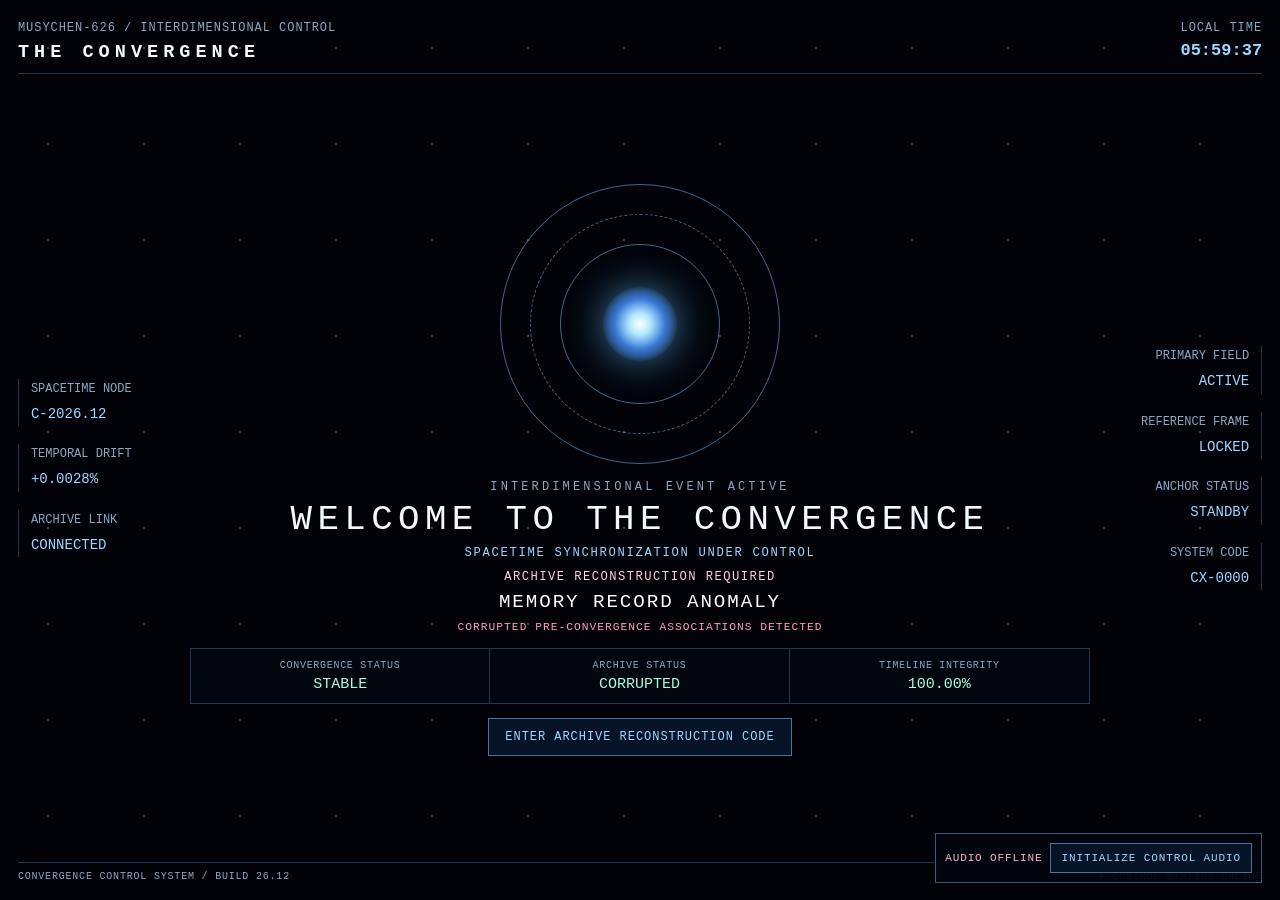
==== commit 8701a00f: "game nova transition version" ====
--- a/index.html
+++ b/index.html
@@ -119,79 +119,6 @@
 @keyframes sideFade{0%{opacity:0;transform:translateY(12px)}12%{opacity:1}75%{opacity:.9}100%{opacity:0;transform:translateY(-32px)}}
 
 
-/* Resolution transition */
-body.resolved.resolving #normalCore{
-  animation:
-    pulse 3.2s ease-in-out infinite,
-    resolveCoreShift 4.8s linear forwards;
-}
-body.resolved.resolving #normalCosmos .r1{
-  animation:
-    spin 32s linear infinite,
-    resolveRingOuter 4.8s linear forwards;
-}
-body.resolved.resolving #normalCosmos .r2{
-  animation:
-    spinR 22s linear infinite,
-    resolveRingMiddle 4.8s linear forwards;
-}
-body.resolved.resolving #normalCosmos .r3{
-  animation:
-    spin 15s linear infinite,
-    resolveRingInner 4.8s linear forwards;
-}
-
-@keyframes resolveCoreShift{
-  0%{
-    background:radial-gradient(circle,#fff 0,#ffd0a8 16%,rgba(255,58,38,.92) 42%,rgba(121,0,18,.95) 68%,transparent 78%);
-    filter:drop-shadow(0 0 44px #ff4028) saturate(1.65);
-    transform:scale(1.58);
-  }
-  18%{
-    background:radial-gradient(circle,#fff 0,#ffe3a8 18%,rgba(255,120,36,.92) 44%,rgba(165,40,0,.94) 70%,transparent 78%);
-    filter:drop-shadow(0 0 48px #ff7a28) saturate(1.55);
-    transform:scale(1.48);
-  }
-  38%{
-    background:radial-gradient(circle,#fff 0,#fff0bf 18%,rgba(255,201,82,.9) 45%,rgba(184,120,0,.88) 71%,transparent 78%);
-    filter:drop-shadow(0 0 46px #ffd25b) saturate(1.42);
-    transform:scale(1.36);
-  }
-  58%{
-    background:radial-gradient(circle,#fff 0,#e4ffe4 18%,rgba(135,255,204,.84) 46%,rgba(25,126,112,.76) 71%,transparent 78%);
-    filter:drop-shadow(0 0 39px #88ffd7) saturate(1.26);
-    transform:scale(1.24);
-  }
-  78%{
-    background:radial-gradient(circle,#fff 0,#d8f5ff 19%,rgba(112,223,255,.82) 47%,rgba(24,91,169,.72) 72%,transparent 78%);
-    filter:drop-shadow(0 0 31px #7fe4ff) saturate(1.18);
-    transform:scale(1.12);
-  }
-  100%{
-    background:radial-gradient(circle,#fff 0,#b3e9ff 20%,rgba(65,140,255,.72) 48%,transparent 75%);
-    filter:drop-shadow(0 0 22px #64bfff) saturate(1);
-    transform:scale(1);
-  }
-}
-@keyframes resolveRingOuter{
-  0%{border-color:rgba(255,80,70,.78);box-shadow:0 0 26px rgba(255,70,55,.24);transform:scale(1.10)}
-  30%{border-color:rgba(255,171,82,.76);box-shadow:0 0 24px rgba(255,170,72,.2);transform:scale(1.07)}
-  60%{border-color:rgba(138,255,208,.68);box-shadow:0 0 20px rgba(138,255,208,.15);transform:scale(1.03)}
-  100%{border-color:rgba(140,200,255,.5);box-shadow:none;transform:scale(1)}
-}
-@keyframes resolveRingMiddle{
-  0%{border-color:rgba(255,98,84,.8);box-shadow:0 0 22px rgba(255,80,70,.24);transform:scale(1.12)}
-  35%{border-color:rgba(255,196,88,.76);box-shadow:0 0 21px rgba(255,196,88,.18);transform:scale(1.08)}
-  68%{border-color:rgba(142,236,255,.68);box-shadow:0 0 17px rgba(142,236,255,.15);transform:scale(1.03)}
-  100%{border-color:rgba(140,200,255,.5);box-shadow:none;transform:scale(1)}
-}
-@keyframes resolveRingInner{
-  0%{border-color:rgba(255,126,98,.84);box-shadow:0 0 19px rgba(255,96,76,.26);transform:scale(1.14)}
-  42%{border-color:rgba(255,220,120,.75);box-shadow:0 0 17px rgba(255,220,120,.18);transform:scale(1.09)}
-  75%{border-color:rgba(120,222,255,.7);box-shadow:0 0 15px rgba(120,222,255,.14);transform:scale(1.03)}
-  100%{border-color:rgba(140,200,255,.5);box-shadow:none;transform:scale(1)}
-}
-
 @media(max-width:900px){main{grid-template-columns:1fr}aside{display:none}.status{width:94vw}.cascade-grid{width:96vw;grid-template-columns:1fr}.cascade-log{display:none}.timeline-panel{width:94vw}.timeline-grid{grid-template-columns:repeat(2,1fr)}}
 </style>
 </head>
@@ -370,7 +297,6 @@
 function addNote(html){const s=document.createElement("span");s.className="phase-note";s.innerHTML=html;$("actionArea").appendChild(s)}
 
 function baseDefault(){
-  resetResolutionTransitionVisuals();
   document.body.className="";
   show("defaultView",true);show("cascadeView",false);show("archiveAlert",false);show("phase2Log",false);show("resolvedCard",false);
   clearAction();
@@ -382,41 +308,290 @@
 }
 
 
-const RESOLUTION_TRANSITION_MS = 4800;
-
-function resetResolutionTransitionVisuals(){
-  document.body.classList.remove("resolving");
+
+/* Smooth NOVA state transitions */
+let novaTransitionRAF=null;
+let cascadeEntryUntil=0;
+
+const NOVA_PALETTE={
+  blue:{
+    core:[82,156,255],
+    mid:[158,226,255],
+    hot:[255,255,255],
+    outer:[15,73,160],
+    ring:[140,200,255],
+    glow:[90,185,255]
+  },
+  cyan:{
+    core:[83,224,238],
+    mid:[157,255,244],
+    hot:[255,255,255],
+    outer:[17,120,146],
+    ring:[126,239,246],
+    glow:[88,237,246]
+  },
+  mint:{
+    core:[117,245,190],
+    mid:[194,255,224],
+    hot:[255,255,255],
+    outer:[27,127,98],
+    ring:[142,255,211],
+    glow:[105,249,201]
+  },
+  yellow:{
+    core:[255,211,75],
+    mid:[255,239,159],
+    hot:[255,255,244],
+    outer:[167,104,0],
+    ring:[255,218,113],
+    glow:[255,207,68]
+  },
+  orange:{
+    core:[255,122,42],
+    mid:[255,193,105],
+    hot:[255,249,231],
+    outer:[156,48,0],
+    ring:[255,148,86],
+    glow:[255,111,45]
+  },
+  red:{
+    core:[241,42,62],
+    mid:[255,111,91],
+    hot:[255,244,221],
+    outer:[126,0,25],
+    ring:[255,91,108],
+    glow:[255,55,73]
+  }
+};
+
+function clamp01(v){return Math.max(0,Math.min(1,v))}
+function smooth01(v){
+  v=clamp01(v);
+  return v*v*(3-2*v);
+}
+function mixNum(a,b,t){return a+(b-a)*t}
+function mixRgb(a,b,t){
+  return [
+    Math.round(mixNum(a[0],b[0],t)),
+    Math.round(mixNum(a[1],b[1],t)),
+    Math.round(mixNum(a[2],b[2],t))
+  ];
+}
+function rgb(c,a=1){return `rgba(${c[0]},${c[1]},${c[2]},${a})`}
+
+function mixPalette(a,b,t){
+  return {
+    core:mixRgb(a.core,b.core,t),
+    mid:mixRgb(a.mid,b.mid,t),
+    hot:mixRgb(a.hot,b.hot,t),
+    outer:mixRgb(a.outer,b.outer,t),
+    ring:mixRgb(a.ring,b.ring,t),
+    glow:mixRgb(a.glow,b.glow,t)
+  };
+}
+
+function paletteAlong(names,t){
+  const count=names.length-1;
+  const scaled=clamp01(t)*count;
+  const idx=Math.min(count-1,Math.floor(scaled));
+  const local=smooth01(scaled-idx);
+  return mixPalette(
+    NOVA_PALETTE[names[idx]],
+    NOVA_PALETTE[names[idx+1]],
+    local
+  );
+}
+
+function applyNormalNovaPalette(p,scale=1){
   const core=$("normalCore");
-  const r1=document.querySelector("#normalCosmos .r1");
-  const r2=document.querySelector("#normalCosmos .r2");
-  const r3=document.querySelector("#normalCosmos .r3");
-  [core,r1,r2,r3].forEach(el=>{
-    if(!el) return;
-    el.style.animationDelay="";
+  if(!core)return;
+
+  core.style.background=
+    `radial-gradient(circle,${rgb(p.hot)} 0%,${rgb(p.mid)} 19%,${rgb(p.core,.92)} 46%,${rgb(p.outer,.82)} 69%,transparent 78%)`;
+  core.style.filter=`drop-shadow(0 0 34px ${rgb(p.glow,.95)}) saturate(1.25)`;
+  core.style.transform=`scale(${scale})`;
+
+  const rings=[
+    document.querySelector("#normalCosmos .r1"),
+    document.querySelector("#normalCosmos .r2"),
+    document.querySelector("#normalCosmos .r3")
+  ];
+  rings.forEach((r,i)=>{
+    if(!r)return;
+    r.style.borderColor=rgb(p.ring,.68-(i*.06));
+    r.style.boxShadow=`0 0 ${19-(i*3)}px ${rgb(p.glow,.13)}`;
   });
 }
 
-function applyResolutionTransitionVisuals(){
-  const changedAt=Number(game.stateChangedAt||Date.now());
-  const elapsed=Math.max(0,Date.now()-changedAt);
-  const clamped=Math.min(elapsed,RESOLUTION_TRANSITION_MS);
-  const delay=`0s, -${clamped}ms`;
-
-  document.body.classList.add("resolving");
-
+function clearNormalNovaInline(){
   const core=$("normalCore");
-  const r1=document.querySelector("#normalCosmos .r1");
-  const r2=document.querySelector("#normalCosmos .r2");
-  const r3=document.querySelector("#normalCosmos .r3");
-
-  if(core) core.style.animationDelay=delay;
-  if(r1) r1.style.animationDelay=delay;
-  if(r2) r2.style.animationDelay=delay;
-  if(r3) r3.style.animationDelay=delay;
-
-  if(elapsed>=RESOLUTION_TRANSITION_MS){
-    document.body.classList.remove("resolving");
-    [core,r1,r2,r3].forEach(el=>{ if(el) el.style.animationDelay=""; });
+  if(core){
+    core.style.background="";
+    core.style.filter="";
+    core.style.transform="";
+  }
+  ["r1","r2","r3"].forEach(cls=>{
+    const r=document.querySelector(`#normalCosmos .${cls}`);
+    if(r){
+      r.style.borderColor="";
+      r.style.boxShadow="";
+    }
+  });
+}
+
+function animateNormalNova(names,duration=3200,startScale=1,endScale=1){
+  if(novaTransitionRAF)cancelAnimationFrame(novaTransitionRAF);
+
+  const start=performance.now();
+
+  function frame(now){
+    const raw=clamp01((now-start)/duration);
+    const overall=smooth01(raw);
+    const p=paletteAlong(names,overall);
+    const scale=mixNum(startScale,endScale,overall);
+
+    applyNormalNovaPalette(p,scale);
+
+    if(raw<1){
+      novaTransitionRAF=requestAnimationFrame(frame);
+    }else{
+      novaTransitionRAF=null;
+      clearNormalNovaInline();
+    }
+  }
+
+  novaTransitionRAF=requestAnimationFrame(frame);
+}
+
+function applyCrisisNovaPalette(p,scale){
+  const core=$("crisisCore");
+  if(!core)return;
+
+  core.style.background=
+    `radial-gradient(circle,${rgb(p.hot)} 0%,${rgb(p.mid)} 17%,${rgb(p.core,.95)} 43%,${rgb(p.outer,.88)} 67%,transparent 80%)`;
+  core.style.filter=`drop-shadow(0 0 56px ${rgb(p.glow,.98)}) saturate(1.5)`;
+  core.style.transform=`scale(${scale})`;
+
+  [
+    [$("cr1"),1.02],
+    [$("cr2"),1.00],
+    [$("cr3"),.98]
+  ].forEach(([r,s],i)=>{
+    if(!r)return;
+    r.style.borderColor=rgb(p.ring,.74-(i*.07));
+    r.style.boxShadow=`0 0 ${25-(i*4)}px ${rgb(p.glow,.16)}`;
+    r.style.transform=`scale(${s})`;
+  });
+}
+
+function clearCrisisNovaInline(){
+  const core=$("crisisCore");
+  if(core){
+    core.style.background="";
+    core.style.filter="";
+    core.style.transform="";
+  }
+  ["cr1","cr2","cr3"].forEach(id=>{
+    const r=$(id);
+    if(r){
+      r.style.borderColor="";
+      r.style.boxShadow="";
+      r.style.transform="";
+    }
+  });
+}
+
+function animateCascadeEntry(){
+  if(novaTransitionRAF)cancelAnimationFrame(novaTransitionRAF);
+
+  const duration=3600;
+  const start=performance.now();
+  cascadeEntryUntil=Date.now()+duration;
+
+  function frame(now){
+    const raw=clamp01((now-start)/duration);
+    const overall=smooth01(raw);
+
+    /*
+      Controlled blue equilibrium → energetic white/yellow heating →
+      orange/red instability.
+    */
+    const p=paletteAlong(
+      ["blue","cyan","yellow","orange","red"],
+      overall
+    );
+
+    /*
+      The NOVA visibly expands as the Cascade begins.
+    */
+    const scale=mixNum(.95,1.72,overall);
+
+    applyCrisisNovaPalette(p,scale);
+
+    if(raw<1){
+      novaTransitionRAF=requestAnimationFrame(frame);
+    }else{
+      novaTransitionRAF=null;
+      clearCrisisNovaInline();
+    }
+  }
+
+  novaTransitionRAF=requestAnimationFrame(frame);
+}
+
+function triggerNovaTransition(previousState,currentState){
+  if(previousState===currentState)return;
+
+  /*
+    Stable/control → Phase 2:
+    cool stable NOVA heats into conflict.
+  */
+  if(currentState==="PHASE2"){
+    animateNormalNova(
+      ["blue","cyan","yellow","orange","red"],
+      3300,
+      1,
+      1.10
+    );
+    return;
+  }
+
+  /*
+    Phase 2 → controlled equilibrium.
+  */
+  if(
+    previousState==="PHASE2" &&
+    (currentState==="CLEARED" || currentState==="AUTO_ANCHOR")
+  ){
+    animateNormalNova(
+      ["red","orange","yellow","cyan","blue"],
+      3600,
+      1.10,
+      1
+    );
+    return;
+  }
+
+  /*
+    Controlled equilibrium → Cascade:
+    same heating path, but followed by expansion/explosion.
+  */
+  if(currentState==="CASCADE"){
+    animateCascadeEntry();
+    return;
+  }
+
+  /*
+    Cascade → full solution:
+    longer cooling/stabilisation sequence.
+  */
+  if(currentState==="RESOLVED"){
+    animateNormalNova(
+      ["red","orange","yellow","mint","cyan","blue"],
+      5200,
+      1.58,
+      1
+    );
   }
 }
 
@@ -442,7 +617,7 @@
     text("eyebrow","ANCHOR PROTOCOL / CRITICAL ANALYSIS");
     text("title","TIMELINE CONFLICT");
     text("subtitle","MULTIPLE REFERENCE FRAMES COMPETING FOR STABILITY");
-    text("archive","VERIFIED");text("conv","STRESSED");text("integrity","100.00%");
+    text("archive","VERIFIED");text("conv","STRESSED");text("integrity","REDUCED");
     text("frame","UNRESOLVED");text("anchor","ANALYZING");
     addButton("ENTER ANCHOR PROTOCOL",()=>openModal("PHASE2"));
     show("phase2Log",true);
@@ -488,9 +663,12 @@
     text("archive","VERIFIED");text("conv","STABLE");text("integrity","100.00%");
     text("frame","ALL TIMELINES");text("anchor","DISTRIBUTED");
     show("resolvedCard",true);
-    applyResolutionTransitionVisuals();
     stopSiren();
     stopVoiceLoop();
+  }
+
+  if(lastState!==s){
+    triggerNovaTransition(lastState,s);
   }
 
   updateAudioState(s);
@@ -629,13 +807,16 @@
     text("timer",`${String(Math.floor(sec/60)).padStart(2,"0")}:${String(sec%60).padStart(2,"0")}`);
 
     const danger=1-fraction;
-    const pulse=Math.sin(Date.now()/230)*.08;
-    const scale=1.15+danger*2.1+pulse;
-    $("crisisCore").style.transform=`scale(${scale})`;
-    $("crisisCore").style.filter=`drop-shadow(0 0 ${35+danger*80}px rgba(255,${Math.round(75-danger*50)},25,.98)) saturate(${1+danger*1.8})`;
-    $("cr1").style.transform=`scale(${1.02 + Math.sin(Date.now()/420)*(.045+danger*.08) - danger*.06})`;
-    $("cr2").style.transform=`scale(${1.0 + Math.sin(Date.now()/330+1)*(.07+danger*.1) - danger*.1})`;
-    $("cr3").style.transform=`scale(${0.98 + Math.sin(Date.now()/260+2)*(.09+danger*.12) - danger*.14})`;
+
+    if(Date.now()>=cascadeEntryUntil){
+      const pulse=Math.sin(Date.now()/230)*.08;
+      const scale=1.15+danger*2.1+pulse;
+      $("crisisCore").style.transform=`scale(${scale})`;
+      $("crisisCore").style.filter=`drop-shadow(0 0 ${35+danger*80}px rgba(255,${Math.round(75-danger*50)},25,.98)) saturate(${1+danger*1.8})`;
+      $("cr1").style.transform=`scale(${1.02 + Math.sin(Date.now()/420)*(.045+danger*.08) - danger*.06})`;
+      $("cr2").style.transform=`scale(${1.0 + Math.sin(Date.now()/330+1)*(.07+danger*.1) - danger*.1})`;
+      $("cr3").style.transform=`scale(${0.98 + Math.sin(Date.now()/260+2)*(.09+danger*.12) - danger*.14})`;
+    }
 
     if(Math.random()<(0.03+danger*.11))burstFrom("crisisCore",2+Math.floor(danger*6));
   };
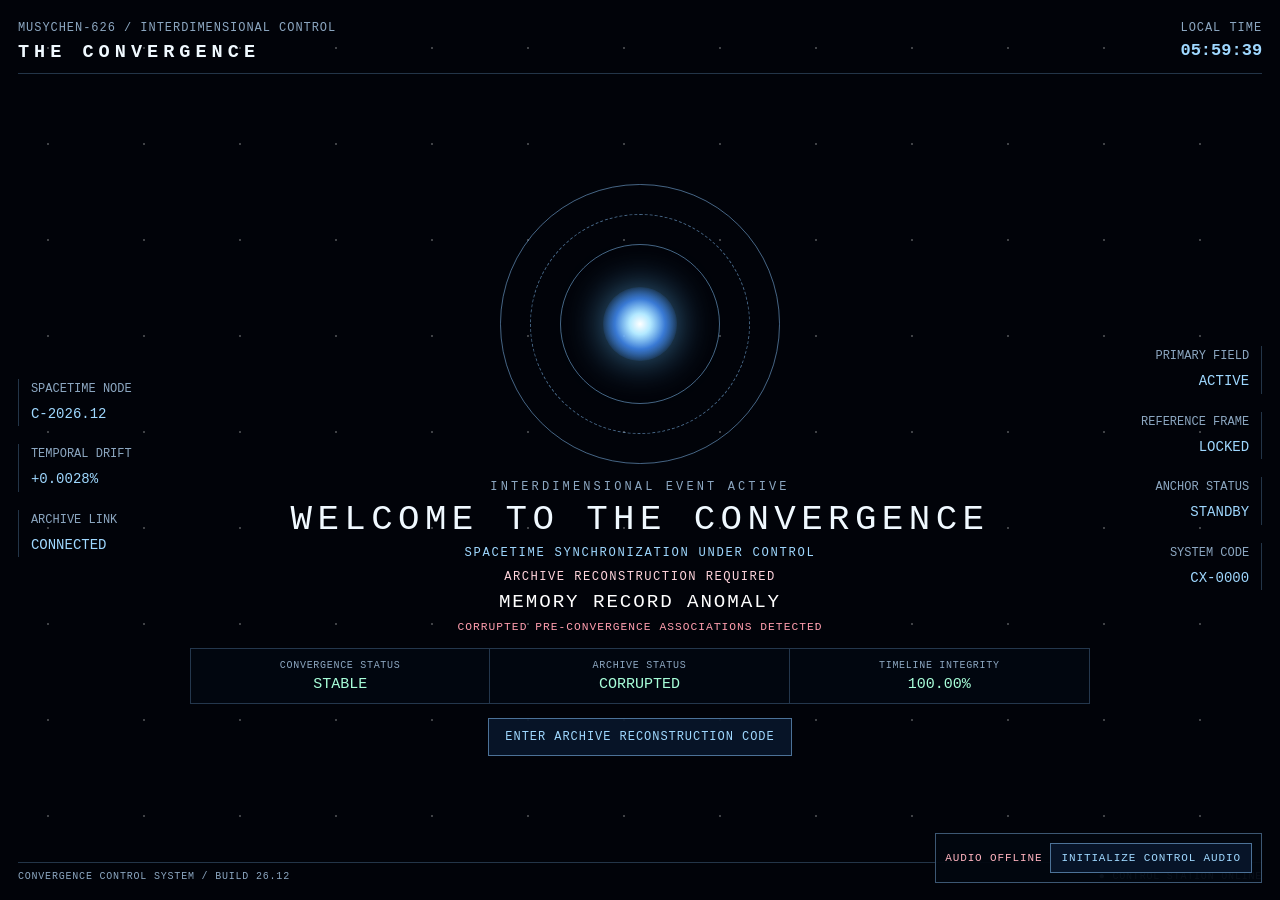
==== commit e8f413ca: "game nova modifications version" ====
--- a/index.html
+++ b/index.html
@@ -119,6 +119,177 @@
 @keyframes sideFade{0%{opacity:0;transform:translateY(12px)}12%{opacity:1}75%{opacity:.9}100%{opacity:0;transform:translateY(-32px)}}
 
 
+
+/* =========================================================
+   PHASE ENTRY WARNING + LIVE INSTABILITY
+   ========================================================= */
+
+.phase-warning{
+  position:fixed;
+  z-index:80;
+  inset:0;
+  display:grid;
+  place-items:center;
+  pointer-events:none;
+  background:
+    radial-gradient(circle at center,
+      rgba(74,0,10,.34) 0%,
+      rgba(24,0,6,.70) 48%,
+      rgba(1,2,7,.88) 100%);
+  opacity:0;
+  visibility:hidden;
+  transition:opacity .20s ease,visibility .20s ease;
+}
+
+.phase-warning.active{
+  opacity:1;
+  visibility:visible;
+}
+
+.phase-warning-box{
+  width:min(900px,84vw);
+  border:2px solid rgba(255,70,92,.84);
+  background:rgba(18,1,7,.76);
+  box-shadow:
+    0 0 28px rgba(255,30,62,.28),
+    inset 0 0 42px rgba(255,40,63,.08);
+  padding:clamp(26px,4vw,54px);
+  text-align:center;
+  animation:warningPanelPulse .92s ease-in-out infinite;
+}
+
+.phase-warning-symbol{
+  color:#ff536d;
+  font-size:clamp(44px,6vw,92px);
+  line-height:1;
+  text-shadow:0 0 28px rgba(255,41,74,.82);
+  animation:warningSymbolPulse .92s ease-in-out infinite;
+}
+
+.phase-warning-label{
+  margin-top:10px;
+  color:#ff90a0;
+  font-size:clamp(15px,1.5vw,23px);
+  letter-spacing:.32em;
+}
+
+.phase-warning-title{
+  margin:12px 0 8px;
+  color:#fff1f3;
+  font-size:clamp(32px,4.2vw,72px);
+  line-height:1.04;
+  letter-spacing:.13em;
+  font-weight:400;
+  text-shadow:
+    0 0 18px rgba(255,67,92,.66),
+    0 0 46px rgba(255,34,68,.24);
+}
+
+.phase-warning-subtitle{
+  color:#ffb8c2;
+  font-size:clamp(12px,1.05vw,17px);
+  letter-spacing:.16em;
+  line-height:1.55;
+}
+
+.phase-warning-bar{
+  width:72%;
+  height:3px;
+  margin:24px auto 0;
+  background:rgba(255,74,98,.15);
+  overflow:hidden;
+}
+
+.phase-warning-bar::before{
+  content:"";
+  display:block;
+  height:100%;
+  width:34%;
+  background:#ff4e68;
+  box-shadow:0 0 18px #ff3959;
+  animation:warningSweep 1.15s linear infinite;
+}
+
+@keyframes warningPanelPulse{
+  0%,100%{
+    border-color:rgba(255,70,92,.50);
+    box-shadow:
+      0 0 22px rgba(255,30,62,.16),
+      inset 0 0 34px rgba(255,40,63,.05);
+  }
+  50%{
+    border-color:rgba(255,105,120,1);
+    box-shadow:
+      0 0 54px rgba(255,30,62,.40),
+      inset 0 0 60px rgba(255,40,63,.13);
+  }
+}
+
+@keyframes warningSymbolPulse{
+  0%,100%{opacity:.46;transform:scale(.96)}
+  50%{opacity:1;transform:scale(1.06)}
+}
+
+@keyframes warningSweep{
+  from{transform:translateX(-120%)}
+  to{transform:translateX(390%)}
+}
+
+/* Phase II after the warning curtain disappears */
+body.phase2.phase2-live #normalCore{
+  animation:phase2CoreFailure .92s ease-in-out infinite;
+}
+
+body.phase2.phase2-live #normalCosmos{
+  animation:phase2CosmosJolt 2.2s ease-in-out infinite;
+}
+
+body.phase2.phase2-live #normalCosmos .r1{
+  box-shadow:0 0 28px rgba(255,56,82,.16);
+}
+body.phase2.phase2-live #normalCosmos .r2{
+  box-shadow:0 0 24px rgba(255,110,73,.13);
+}
+body.phase2.phase2-live #normalCosmos .r3{
+  box-shadow:0 0 21px rgba(255,55,89,.16);
+}
+
+@keyframes phase2CoreFailure{
+  0%,100%{
+    transform:scale(.98);
+    filter:drop-shadow(0 0 28px #ff3657) saturate(1.25) brightness(.96);
+  }
+  22%{
+    transform:scale(1.17);
+    filter:drop-shadow(0 0 45px #ff234a) saturate(1.62) brightness(1.10);
+  }
+  43%{
+    transform:scale(1.05);
+    filter:drop-shadow(0 0 34px #ff5d3e) saturate(1.38) brightness(1.02);
+  }
+  66%{
+    transform:scale(1.31);
+    filter:drop-shadow(0 0 59px #ff173f) saturate(1.86) brightness(1.22);
+  }
+  82%{
+    transform:scale(1.10);
+    filter:drop-shadow(0 0 39px #ff563e) saturate(1.48) brightness(1.05);
+  }
+}
+
+@keyframes phase2CosmosJolt{
+  0%,100%{filter:brightness(1)}
+  48%{filter:brightness(1.08)}
+  52%{filter:brightness(1.22)}
+  58%{filter:brightness(1.03)}
+}
+
+/* Make the crisis NOVA feel substantially larger */
+.crisis-cosmos{
+  width:400px;
+  height:400px;
+}
+
 @media(max-width:900px){main{grid-template-columns:1fr}aside{display:none}.status{width:94vw}.cascade-grid{width:96vw;grid-template-columns:1fr}.cascade-log{display:none}.timeline-panel{width:94vw}.timeline-grid{grid-template-columns:repeat(2,1fr)}}
 </style>
 </head>
@@ -211,6 +382,17 @@
 </main>
 
 <footer><span>CONVERGENCE CONTROL SYSTEM / BUILD 26.12</span><span id="online">● CONTROL STATION ONLINE</span></footer>
+</div>
+
+
+<div id="phaseWarning" class="phase-warning">
+  <div class="phase-warning-box">
+    <div class="phase-warning-symbol">⚠</div>
+    <div id="phaseWarningLabel" class="phase-warning-label">SYSTEM WARNING</div>
+    <div id="phaseWarningTitle" class="phase-warning-title">TIMELINE CONFLICT</div>
+    <div id="phaseWarningSubtitle" class="phase-warning-subtitle">CONTAINMENT RESPONSE ACTIVE</div>
+    <div class="phase-warning-bar"></div>
+  </div>
 </div>
 
 <div id="audioGate" class="audio-gate">
@@ -242,6 +424,10 @@
 let lastState="";
 let modalMode="";
 let timerHandle=null,phase2LogHandle=null,cascadeLogHandle=null;
+let phase2InstabilityHandle=null;
+let phaseWarningTimer=null;
+let phaseWarningUntil=0;
+const PHASE_WARNING_MS=7000;
 let bolts=[];
 
 /* local / remote state */
@@ -307,6 +493,102 @@
   text("frame","LOCKED");text("anchor","STANDBY");text("field","ACTIVE");
 }
 
+
+
+
+/* Phase entry warning curtain */
+function hidePhaseWarning(){
+  if(phaseWarningTimer){
+    clearTimeout(phaseWarningTimer);
+    phaseWarningTimer=null;
+  }
+  phaseWarningUntil=0;
+  show("phaseWarning",false);
+}
+
+function showPhaseWarningFor(state){
+  if(state!=="PHASE2" && state!=="CASCADE")return;
+
+  if(phaseWarningTimer){
+    clearTimeout(phaseWarningTimer);
+    phaseWarningTimer=null;
+  }
+
+  if(state==="PHASE2"){
+    text("phaseWarningLabel","WARNING / PHASE II");
+    text("phaseWarningTitle","TIMELINE CONFLICT");
+    text(
+      "phaseWarningSubtitle",
+      "MULTIPLE REFERENCE FRAMES DETECTED · CONTAINMENT RESPONSE ACTIVE"
+    );
+  }else{
+    text("phaseWarningLabel","CRITICAL WARNING / PHASE III");
+    text("phaseWarningTitle","PRIMARY ANCHOR INSTABILITY");
+    text(
+      "phaseWarningSubtitle",
+      "CASCADE FAILURE DETECTED · EMERGENCY CONTAINMENT ACTIVE"
+    );
+  }
+
+  phaseWarningUntil=Date.now()+PHASE_WARNING_MS;
+  $("phaseWarning").classList.remove("hidden");
+  $("phaseWarning").classList.add("active");
+
+  phaseWarningTimer=setTimeout(()=>{
+    $("phaseWarning").classList.remove("active");
+    phaseWarningTimer=null;
+
+    if(game.state==="PHASE2"){
+      startPhase2Instability();
+    }
+  },PHASE_WARNING_MS);
+}
+
+function stopPhase2Instability(){
+  if(phase2InstabilityHandle){
+    clearInterval(phase2InstabilityHandle);
+    phase2InstabilityHandle=null;
+  }
+}
+
+function startPhase2Instability(){
+  if(game.state!=="PHASE2")return;
+  if(phase2InstabilityHandle)return;
+
+  /*
+    Persistent containment failure:
+    rapid plasma rays + electronic crackles after the warning panel.
+  */
+  phase2InstabilityHandle=setInterval(()=>{
+    if(game.state!=="PHASE2"){
+      stopPhase2Instability();
+      return;
+    }
+
+    if(Date.now()<phaseWarningUntil)return;
+
+    const rays=3+Math.floor(Math.random()*7);
+    burstFrom("normalCore",rays);
+
+    if(Math.random()<.78){
+      audioEvent("plasma");
+    }
+  },430);
+}
+
+function updatePhaseLiveState(s){
+  if(s==="PHASE2"){
+    const elapsed=Date.now()-Number(game.stateChangedAt||Date.now());
+
+    if(elapsed>=PHASE_WARNING_MS){
+      document.body.classList.add("phase2-live");
+      startPhase2Instability();
+    }
+  }else{
+    document.body.classList.remove("phase2-live");
+    stopPhase2Instability();
+  }
+}
 
 
 /* Smooth NOVA state transitions */
@@ -505,10 +787,14 @@
   if(novaTransitionRAF)cancelAnimationFrame(novaTransitionRAF);
 
   const duration=3600;
-  const start=performance.now();
-  cascadeEntryUntil=Date.now()+duration;
+  const start=performance.now()+PHASE_WARNING_MS;
+  cascadeEntryUntil=Date.now()+PHASE_WARNING_MS+duration;
 
   function frame(now){
+    if(now<start){
+      novaTransitionRAF=requestAnimationFrame(frame);
+      return;
+    }
     const raw=clamp01((now-start)/duration);
     const overall=smooth01(raw);
 
@@ -524,7 +810,7 @@
     /*
       The NOVA visibly expands as the Cascade begins.
     */
-    const scale=mixNum(.95,1.72,overall);
+    const scale=mixNum(.95,2.10,overall);
 
     applyCrisisNovaPalette(p,scale);
 
@@ -547,12 +833,16 @@
     cool stable NOVA heats into conflict.
   */
   if(currentState==="PHASE2"){
-    animateNormalNova(
-      ["blue","cyan","yellow","orange","red"],
-      3300,
-      1,
-      1.10
-    );
+    setTimeout(()=>{
+      if(game.state!=="PHASE2")return;
+
+      animateNormalNova(
+        ["blue","cyan","yellow","orange","red"],
+        3300,
+        1,
+        1.18
+      );
+    },PHASE_WARNING_MS);
     return;
   }
 
@@ -668,9 +958,16 @@
   }
 
   if(lastState!==s){
+    if(s==="PHASE2" || s==="CASCADE"){
+      showPhaseWarningFor(s);
+    }else{
+      hidePhaseWarning();
+    }
+
     triggerNovaTransition(lastState,s);
   }
 
+  updatePhaseLiveState(s);
   updateAudioState(s);
   lastState=s;
 }
@@ -801,7 +1098,13 @@
     const total=Number(game.timerMinutes||10)*60000;
     let start=Number(game.cascadeStart||0);
     if(!start&&!remote()){start=Date.now();localStorage.setItem("cascadeStart",String(start));game.cascadeStart=start}
-    const left=Math.max(0,total-(Date.now()-start));
+
+    /*
+      The warning prelude is outside the countdown.
+      The visible timer begins only when the warning panel disappears.
+    */
+    const effectiveStart=start+PHASE_WARNING_MS;
+    const left=Math.max(0,total-(Date.now()-effectiveStart));
     const fraction=total?left/total:0;
     const sec=Math.ceil(left/1000);
     text("timer",`${String(Math.floor(sec/60)).padStart(2,"0")}:${String(sec%60).padStart(2,"0")}`);
@@ -810,9 +1113,9 @@
 
     if(Date.now()>=cascadeEntryUntil){
       const pulse=Math.sin(Date.now()/230)*.08;
-      const scale=1.15+danger*2.1+pulse;
+      const scale=2.02+danger*2.75+pulse;
       $("crisisCore").style.transform=`scale(${scale})`;
-      $("crisisCore").style.filter=`drop-shadow(0 0 ${35+danger*80}px rgba(255,${Math.round(75-danger*50)},25,.98)) saturate(${1+danger*1.8})`;
+      $("crisisCore").style.filter=`drop-shadow(0 0 ${55+danger*115}px rgba(255,${Math.round(75-danger*50)},25,.98)) saturate(${1.35+danger*2.15})`;
       $("cr1").style.transform=`scale(${1.02 + Math.sin(Date.now()/420)*(.045+danger*.08) - danger*.06})`;
       $("cr2").style.transform=`scale(${1.0 + Math.sin(Date.now()/330+1)*(.07+danger*.1) - danger*.1})`;
       $("cr3").style.transform=`scale(${0.98 + Math.sin(Date.now()/260+2)*(.09+danger*.12) - danger*.14})`;
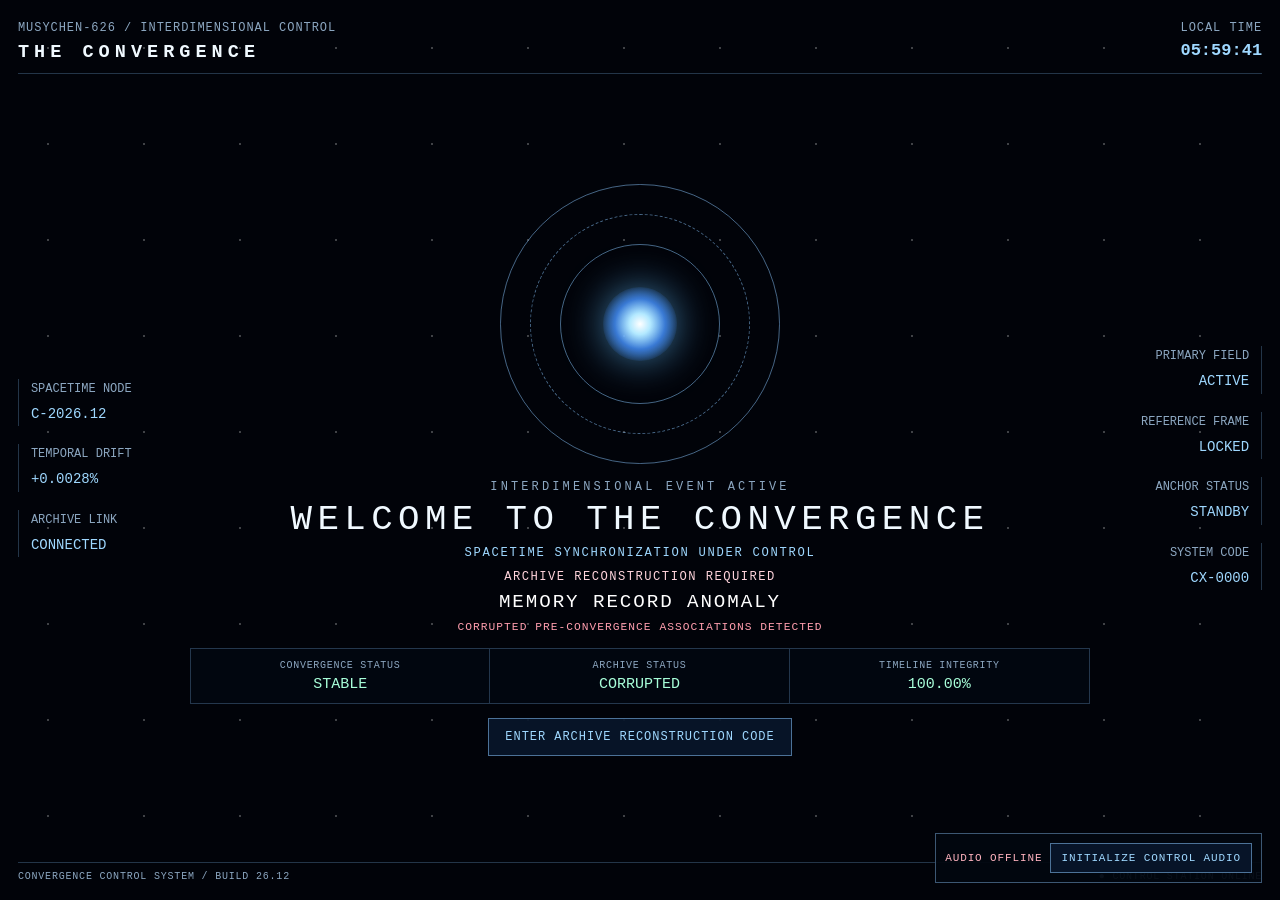
==== commit 916c1acf: "game box timer version" ====
--- a/index.html
+++ b/index.html
@@ -120,6 +120,34 @@
 
 
 
+
+/* Cascade readability panel */
+.crisis-readout{
+  position:relative;
+  z-index:3;
+  width:min(360px,88vw);
+  padding:18px 22px 16px;
+  background:rgba(0,0,0,.80);
+  border:1px solid rgba(255,90,108,.34);
+  box-shadow:
+    0 0 26px rgba(255,35,66,.10),
+    inset 0 0 28px rgba(255,255,255,.015);
+  backdrop-filter:blur(2px);
+  -webkit-backdrop-filter:blur(2px);
+}
+
+.crisis-readout .countdown-label{
+  margin-bottom:5px;
+}
+
+.crisis-readout .countdown{
+  margin:0 0 8px;
+}
+
+.crisis-readout .cascade-status{
+  margin-top:4px;
+}
+
 /* =========================================================
    PHASE ENTRY WARNING + LIVE INSTABILITY
    ========================================================= */
@@ -344,9 +372,6 @@
       <div id="cascadeLogLeft" class="cascade-log"></div>
 
       <div class="crisis-center">
-        <div class="countdown-label">IRREVERSIBLE CASCADE WINDOW</div>
-        <div id="timer" class="countdown">10:00</div>
-
         <div class="crisis-cosmos" id="crisisCosmos">
           <i id="cr1" class="crisis-ring cr1"></i>
           <i id="cr2" class="crisis-ring cr2"></i>
@@ -354,7 +379,11 @@
           <i id="crisisCore" class="crisis-core"></i>
         </div>
 
-        <div class="cascade-status">TIMELINE INTEGRITY: <b>UNSTABLE</b></div>
+        <div class="crisis-readout">
+          <div class="countdown-label">IRREVERSIBLE CASCADE WINDOW</div>
+          <div id="timer" class="countdown">10:00</div>
+          <div class="cascade-status">TIMELINE INTEGRITY: <b>UNSTABLE</b></div>
+        </div>
       </div>
 
       <div id="cascadeLogRight" class="cascade-log right"></div>
@@ -515,14 +544,14 @@
   }
 
   if(state==="PHASE2"){
-    text("phaseWarningLabel","WARNING / PHASE II");
+    text("phaseWarningLabel","SYSTEM WARNING");
     text("phaseWarningTitle","TIMELINE CONFLICT");
     text(
       "phaseWarningSubtitle",
       "MULTIPLE REFERENCE FRAMES DETECTED · CONTAINMENT RESPONSE ACTIVE"
     );
   }else{
-    text("phaseWarningLabel","CRITICAL WARNING / PHASE III");
+    text("phaseWarningLabel","CRITICAL SYSTEM WARNING");
     text("phaseWarningTitle","PRIMARY ANCHOR INSTABILITY");
     text(
       "phaseWarningSubtitle",
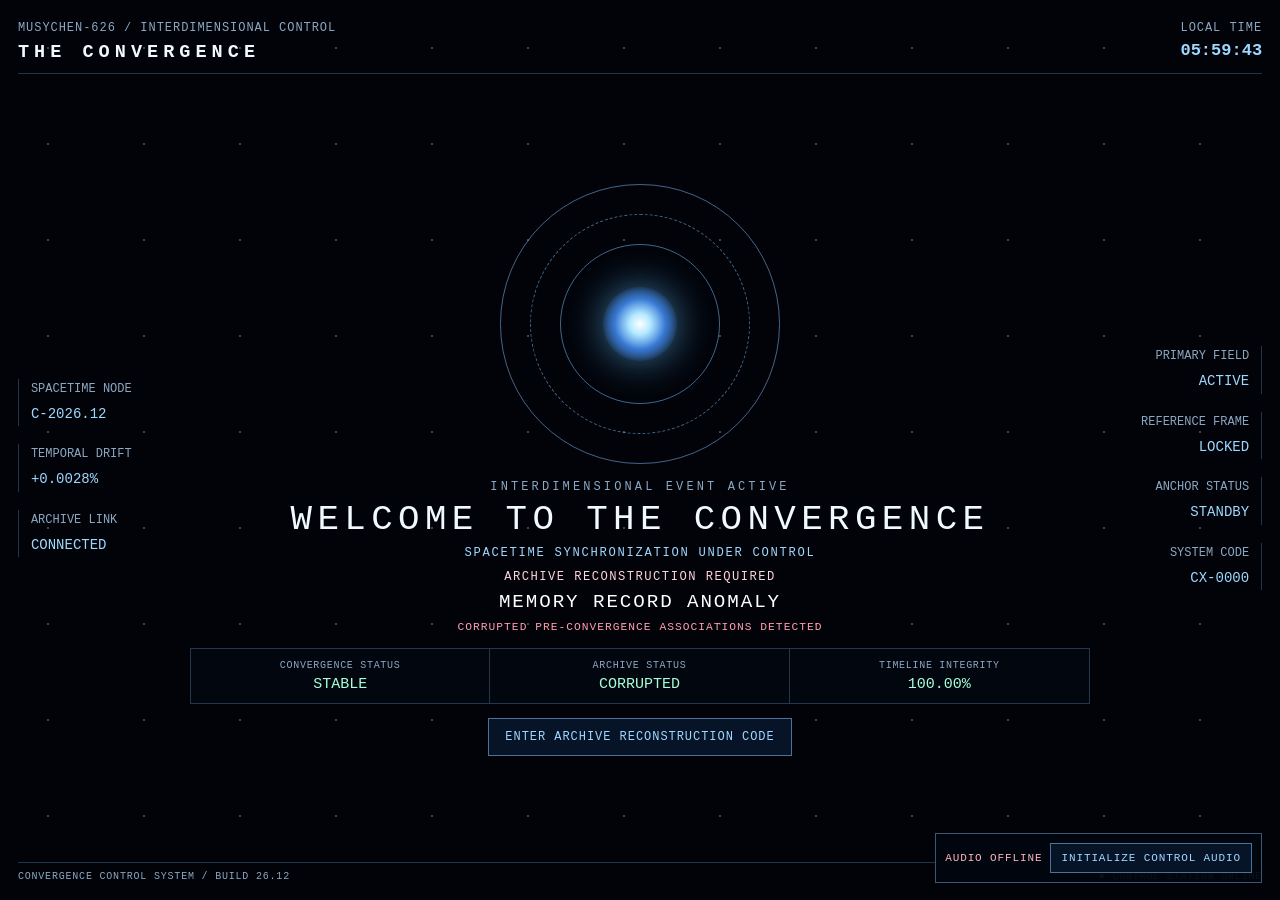
==== commit 5b901a05: "game christmas version" ====
--- a/index.html
+++ b/index.html
@@ -318,6 +318,183 @@
   height:400px;
 }
 
+
+/* =========================================================
+   FESTIVE FINAL OVERLAY
+   ========================================================= */
+.hero .title-line{
+  display:block;
+}
+
+body.resolved #title{
+  text-shadow:
+    0 0 18px rgba(164,255,220,.20),
+    0 0 42px rgba(117,255,206,.10);
+}
+
+body.resolved #subtitle{
+  color:#d7fff0;
+}
+
+.festive-overlay{
+  position:fixed;
+  inset:0;
+  z-index:14;
+  pointer-events:none;
+  overflow:hidden;
+}
+
+.snow-field{
+  position:absolute;
+  inset:0;
+  overflow:hidden;
+}
+
+.snowflake{
+  position:absolute;
+  top:-12vh;
+  color:rgba(255,255,255,.86);
+  text-shadow:0 0 10px rgba(255,255,255,.35);
+  user-select:none;
+  animation-name:snowFall;
+  animation-timing-function:linear;
+  animation-iteration-count:infinite;
+  animation-delay:var(--delay,0s);
+  animation-duration:var(--dur,12s);
+  opacity:var(--alpha,.75);
+}
+
+@keyframes snowFall{
+  0%{
+    transform:translate3d(0,-10vh,0);
+    opacity:0;
+  }
+  8%{
+    opacity:var(--alpha,.75);
+  }
+  100%{
+    transform:translate3d(var(--drift,20px),112vh,0);
+    opacity:.08;
+  }
+}
+
+.light-string{
+  position:absolute;
+  display:flex;
+  gap:8px;
+  z-index:2;
+  pointer-events:none;
+}
+
+.light-string.top,
+.light-string.bottom{
+  left:10px;
+  right:10px;
+  justify-content:space-between;
+}
+
+.light-string.top{
+  top:6px;
+}
+.light-string.bottom{
+  bottom:6px;
+}
+
+.light-string.left,
+.light-string.right{
+  top:12px;
+  bottom:12px;
+  width:26px;
+  flex-direction:column;
+  justify-content:space-between;
+  align-items:center;
+}
+
+.light-string.left{ left:6px; }
+.light-string.right{ right:6px; }
+
+.bulb{
+  position:relative;
+  width:14px;
+  height:18px;
+  border-radius:50% 50% 45% 45%;
+  background:var(--bulb,#ff5959);
+  box-shadow:
+    0 0 7px var(--bulb,#ff5959),
+    0 0 16px color-mix(in srgb, var(--bulb,#ff5959) 72%, white 28%),
+    0 0 28px color-mix(in srgb, var(--bulb,#ff5959) 58%, white 42%);
+  animation:bulbBlink 1.5s ease-in-out infinite;
+  animation-delay:var(--blink,0s);
+  opacity:.96;
+}
+
+.bulb::before{
+  content:"";
+  position:absolute;
+  top:-5px;
+  left:50%;
+  transform:translateX(-50%);
+  width:8px;
+  height:6px;
+  border-radius:2px 2px 0 0;
+  background:#39424d;
+  box-shadow:0 0 0 1px rgba(255,255,255,.06) inset;
+}
+
+.bulb::after{
+  content:"";
+  position:absolute;
+  left:50%;
+  top:-9px;
+  width:2px;
+  height:10px;
+  transform:translateX(-50%);
+  background:rgba(226,236,255,.18);
+}
+
+.light-string.top .bulb:nth-child(odd),
+.light-string.bottom .bulb:nth-child(odd){
+  transform:translateY(4px);
+}
+.light-string.left .bulb:nth-child(odd),
+.light-string.right .bulb:nth-child(odd){
+  transform:translateX(2px);
+}
+.light-string.left .bulb:nth-child(even),
+.light-string.right .bulb:nth-child(even){
+  transform:translateX(-2px);
+}
+
+@keyframes bulbBlink{
+  0%,100%{
+    filter:brightness(.88);
+    opacity:.84;
+  }
+  50%{
+    filter:brightness(1.23);
+    opacity:1;
+  }
+}
+
+body.resolved .light-string.top::before,
+body.resolved .light-string.bottom::before{
+  content:"";
+  position:absolute;
+  left:10px;
+  right:10px;
+  top:3px;
+  border-top:2px solid rgba(188,218,255,.11);
+}
+body.resolved .light-string.left::before,
+body.resolved .light-string.right::before{
+  content:"";
+  position:absolute;
+  top:10px;
+  bottom:10px;
+  left:12px;
+  border-left:2px solid rgba(188,218,255,.11);
+}
+
 @media(max-width:900px){main{grid-template-columns:1fr}aside{display:none}.status{width:94vw}.cascade-grid{width:96vw;grid-template-columns:1fr}.cascade-log{display:none}.timeline-panel{width:94vw}.timeline-grid{grid-template-columns:repeat(2,1fr)}}
 </style>
 </head>
@@ -413,6 +590,15 @@
 <footer><span>CONVERGENCE CONTROL SYSTEM / BUILD 26.12</span><span id="online">● CONTROL STATION ONLINE</span></footer>
 </div>
 
+
+
+<div id="festiveOverlay" class="festive-overlay hidden">
+  <div class="snow-field" id="snowField"></div>
+  <div class="light-string top" id="lightsTop"></div>
+  <div class="light-string right" id="lightsRight"></div>
+  <div class="light-string bottom" id="lightsBottom"></div>
+  <div class="light-string left" id="lightsLeft"></div>
+</div>
 
 <div id="phaseWarning" class="phase-warning">
   <div class="phase-warning-box">
@@ -457,7 +643,60 @@
 let phaseWarningTimer=null;
 let phaseWarningUntil=0;
 const PHASE_WARNING_MS=7000;
+let festiveLoopHandle=null;
+let festiveNoteTimers=[];
+let festiveDecorBuilt=false;
 let bolts=[];
+
+
+function buildFestiveDecor(){
+  if(festiveDecorBuilt)return;
+  festiveDecorBuilt=true;
+
+  const colors=["#ff5959","#ffd84d","#6de8ff","#82ff8d","#c58cff","#ff8ab7"];
+  const strings=[
+    ["lightsTop",26],
+    ["lightsBottom",26],
+    ["lightsLeft",15],
+    ["lightsRight",15]
+  ];
+
+  strings.forEach(([id,count])=>{
+    const host=$(id);
+    if(!host)return;
+    host.innerHTML="";
+    for(let i=0;i<count;i++){
+      const bulb=document.createElement("i");
+      bulb.className="bulb";
+      bulb.style.setProperty("--bulb",colors[i%colors.length]);
+      bulb.style.setProperty("--blink",`${(i%6)*0.18}s`);
+      host.appendChild(bulb);
+    }
+  });
+
+  const snow=$("snowField");
+  if(snow){
+    snow.innerHTML="";
+    const flakeSymbols=["•","•","✦","❄","·"];
+    for(let i=0;i<64;i++){
+      const flake=document.createElement("span");
+      flake.className="snowflake";
+      flake.textContent=flakeSymbols[i%flakeSymbols.length];
+      flake.style.left=`${Math.random()*100}%`;
+      flake.style.fontSize=`${8+Math.random()*11}px`;
+      flake.style.setProperty("--dur",`${9+Math.random()*10}s`);
+      flake.style.setProperty("--delay",`${-Math.random()*18}s`);
+      flake.style.setProperty("--drift",`${-32+Math.random()*64}px`);
+      flake.style.setProperty("--alpha",`${0.35+Math.random()*0.55}`);
+      snow.appendChild(flake);
+    }
+  }
+}
+
+function setFestiveOverlay(on){
+  buildFestiveDecor();
+  show("festiveOverlay",on);
+}
 
 /* local / remote state */
 function localState(){
@@ -513,6 +752,7 @@
 
 function baseDefault(){
   document.body.className="";
+  setFestiveOverlay(false);
   show("defaultView",true);show("cascadeView",false);show("archiveAlert",false);show("phase2Log",false);show("resolvedCard",false);
   clearAction();
   text("eyebrow","INTERDIMENSIONAL EVENT ACTIVE");
@@ -977,11 +1217,12 @@
   if(s==="RESOLVED"){
     document.body.classList.add("resolved");
     text("eyebrow","DISTRIBUTED CONVERGENCE ESTABLISHED");
-    $("title").innerHTML="CONVERGENCE RESTORED<br>MERRY CHRISTMAS";
+    $("title").innerHTML='<span class="title-line">CONVERGENCE RESTORED</span><span class="title-line">MERRY CHRISTMAS</span>';
     text("subtitle","ALL TIMELINES COEXIST");
     text("archive","VERIFIED");text("conv","STABLE");text("integrity","100.00%");
     text("frame","ALL TIMELINES");text("anchor","DISTRIBUTED");
     show("resolvedCard",true);
+    setFestiveOverlay(true);
     stopSiren();
     stopVoiceLoop();
   }
@@ -1649,6 +1890,64 @@
   noiseBurst(.12,.18,900);
 }
 
+
+function clearFestiveNoteTimers(){
+  festiveNoteTimers.forEach(id=>clearTimeout(id));
+  festiveNoteTimers=[];
+}
+
+function playFestiveBell(freq,dur=.24,vol=.09){
+  if(!audioReady||muted)return;
+
+  playTone(freq,dur,vol,"triangle",freq*1.02);
+
+  festiveNoteTimers.push(setTimeout(()=>{
+    playTone(freq*2,.11,vol*.42,"sine");
+  },22));
+
+  festiveNoteTimers.push(setTimeout(()=>{
+    playTone(freq*1.5,.14,vol*.18,"sine");
+  },65));
+}
+
+function playFestivePhrase(){
+  if(!audioReady||muted)return;
+
+  clearFestiveNoteTimers();
+
+  const seq=[
+    [0,523.25],[260,659.25],[520,783.99],[900,659.25],
+    [1220,698.46],[1480,783.99],[1760,880.00],[2140,783.99],
+    [2700,659.25],[2960,783.99],[3240,987.77],[3640,880.00],
+    [4200,783.99],[4520,698.46],[4840,659.25],[5360,523.25]
+  ];
+
+  seq.forEach(([delay,freq],idx)=>{
+    festiveNoteTimers.push(setTimeout(()=>{
+      playFestiveBell(freq, idx%4===0 ? .30 : .22, idx%3===0 ? .10 : .08);
+      if(idx%4===1){
+        playFestiveBell(freq*0.75,.18,.045);
+      }
+    },delay));
+  });
+}
+
+function startFestiveMusic(){
+  if(!audioReady||muted)return;
+  if(festiveLoopHandle)return;
+
+  playFestivePhrase();
+  festiveLoopHandle=setInterval(playFestivePhrase,7000);
+}
+
+function stopFestiveMusic(){
+  if(festiveLoopHandle){
+    clearInterval(festiveLoopHandle);
+    festiveLoopHandle=null;
+  }
+  clearFestiveNoteTimers();
+}
+
 function audioEvent(type){
   if(!audioReady)return;
 
@@ -1683,11 +1982,13 @@
   humGain.gain.linearRampToValueAtTime(
     s==="PHASE2" ? .05 :
     s==="CASCADE" ? .06 :
+    s==="RESOLVED" ? .026 :
     .032,
     now+.4
   );
 
   if(s==="PHASE2"){
+    stopFestiveMusic();
     startPhase2Horn();
 
     /* Never repeat voice in Phase 2 */
@@ -1697,13 +1998,20 @@
     }
   }
   else if(s==="CASCADE"){
+    stopFestiveMusic();
     startCascadeHorn();
 
     if(!voiceLoopHandle){
       startVoiceLoop();
     }
   }
+  else if(s==="RESOLVED"){
+    stopHornPattern();
+    stopVoiceLoop();
+    startFestiveMusic();
+  }
   else{
+    stopFestiveMusic();
     stopHornPattern();
     stopVoiceLoop();
   }
@@ -1724,6 +2032,7 @@
   if(muted){
     stopVoiceLoop();
     stopHornPattern();
+    stopFestiveMusic();
   }
   else{
     updateAudioState(game.state);
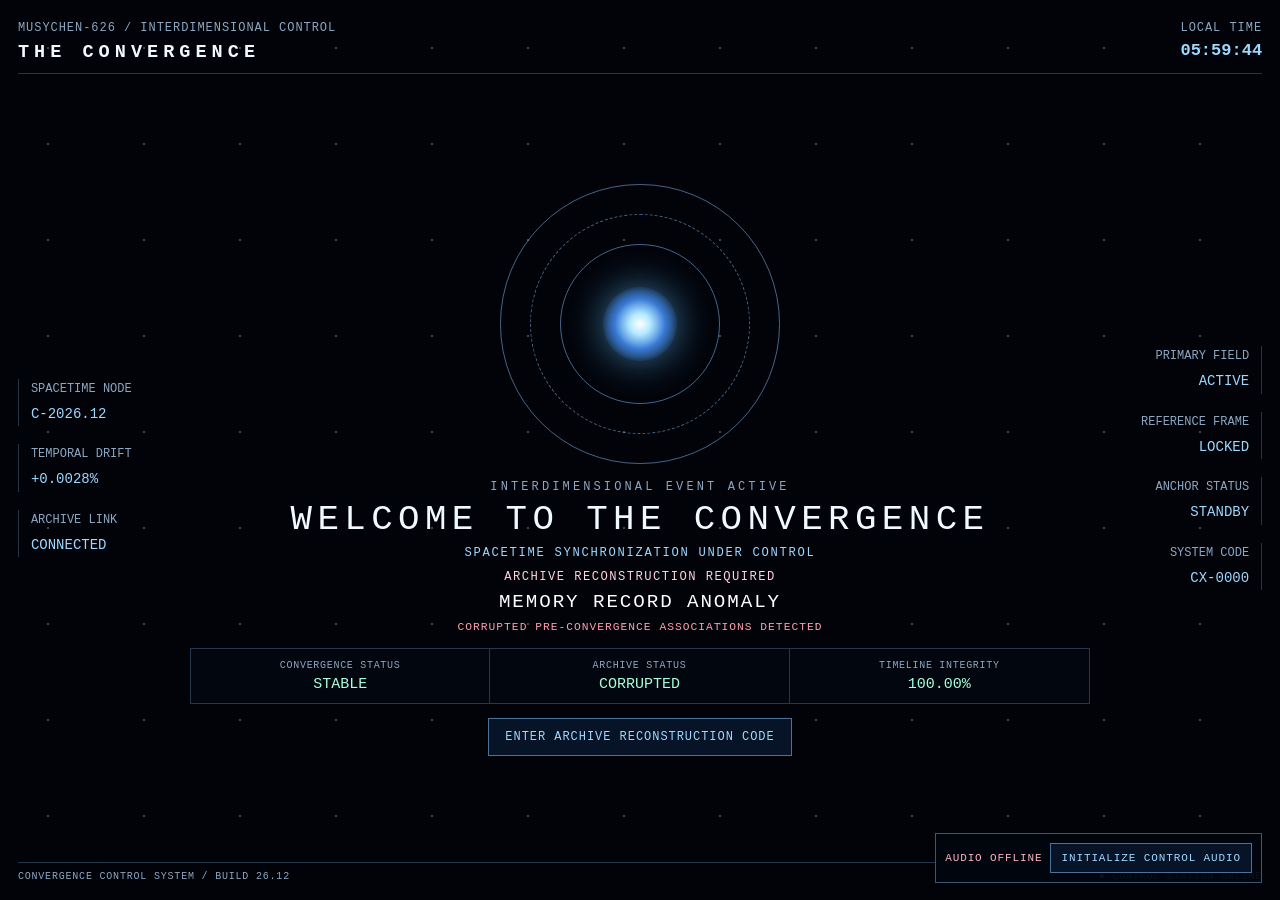
==== commit 5f8a07ed: "game christmas smooth version" ====
--- a/index.html
+++ b/index.html
@@ -319,8 +319,9 @@
 }
 
 
+
 /* =========================================================
-   FESTIVE FINAL OVERLAY
+   FESTIVE FINAL OVERLAY — V2
    ========================================================= */
 .hero .title-line{
   display:block;
@@ -348,6 +349,7 @@
   position:absolute;
   inset:0;
   overflow:hidden;
+  z-index:1;
 }
 
 .snowflake{
@@ -378,121 +380,141 @@
   }
 }
 
-.light-string{
+/*
+  Stranger-Things-like Christmas glows:
+  distributed in the "space" rather than framing the screen.
+  Positions deliberately avoid the central text/readout area.
+*/
+.festive-light-space{
   position:absolute;
-  display:flex;
-  gap:8px;
-  z-index:2;
+  inset:0;
+  z-index:0;
   pointer-events:none;
 }
 
-.light-string.top,
-.light-string.bottom{
-  left:10px;
-  right:10px;
-  justify-content:space-between;
-}
-
-.light-string.top{
-  top:6px;
-}
-.light-string.bottom{
-  bottom:6px;
-}
-
-.light-string.left,
-.light-string.right{
-  top:12px;
-  bottom:12px;
-  width:26px;
-  flex-direction:column;
-  justify-content:space-between;
-  align-items:center;
-}
-
-.light-string.left{ left:6px; }
-.light-string.right{ right:6px; }
-
-.bulb{
-  position:relative;
-  width:14px;
-  height:18px;
-  border-radius:50% 50% 45% 45%;
-  background:var(--bulb,#ff5959);
+.space-bulb{
+  position:absolute;
+  width:9px;
+  height:12px;
+  border-radius:50% 50% 48% 48%;
+  background:var(--bulb,#ff5d5d);
+  opacity:.16;
+  filter:brightness(.65);
   box-shadow:
-    0 0 7px var(--bulb,#ff5959),
-    0 0 16px color-mix(in srgb, var(--bulb,#ff5959) 72%, white 28%),
-    0 0 28px color-mix(in srgb, var(--bulb,#ff5959) 58%, white 42%);
-  animation:bulbBlink 1.5s ease-in-out infinite;
-  animation-delay:var(--blink,0s);
-  opacity:.96;
-}
-
-.bulb::before{
-  content:"";
-  position:absolute;
-  top:-5px;
-  left:50%;
-  transform:translateX(-50%);
-  width:8px;
-  height:6px;
-  border-radius:2px 2px 0 0;
-  background:#39424d;
-  box-shadow:0 0 0 1px rgba(255,255,255,.06) inset;
-}
-
-.bulb::after{
+    0 0 4px var(--bulb,#ff5d5d),
+    0 0 10px var(--bulb,#ff5d5d),
+    0 0 24px color-mix(in srgb, var(--bulb,#ff5d5d) 78%, transparent),
+    0 0 48px color-mix(in srgb, var(--bulb,#ff5d5d) 42%, transparent);
+  animation:
+    spaceBulbGlow var(--glowDur,3.4s) ease-in-out infinite,
+    spaceBulbDrift var(--driftDur,9s) ease-in-out infinite;
+  animation-delay:
+    var(--glowDelay,0s),
+    var(--driftDelay,0s);
+}
+
+.space-bulb::before{
   content:"";
   position:absolute;
   left:50%;
-  top:-9px;
-  width:2px;
-  height:10px;
+  top:-3px;
   transform:translateX(-50%);
-  background:rgba(226,236,255,.18);
-}
-
-.light-string.top .bulb:nth-child(odd),
-.light-string.bottom .bulb:nth-child(odd){
-  transform:translateY(4px);
-}
-.light-string.left .bulb:nth-child(odd),
-.light-string.right .bulb:nth-child(odd){
-  transform:translateX(2px);
-}
-.light-string.left .bulb:nth-child(even),
-.light-string.right .bulb:nth-child(even){
-  transform:translateX(-2px);
-}
-
-@keyframes bulbBlink{
+  width:5px;
+  height:4px;
+  border-radius:2px 2px 0 0;
+  background:rgba(69,81,93,.72);
+}
+
+@keyframes spaceBulbGlow{
   0%,100%{
-    filter:brightness(.88);
-    opacity:.84;
-  }
-  50%{
-    filter:brightness(1.23);
-    opacity:1;
-  }
-}
-
-body.resolved .light-string.top::before,
-body.resolved .light-string.bottom::before{
-  content:"";
-  position:absolute;
-  left:10px;
-  right:10px;
-  top:3px;
-  border-top:2px solid rgba(188,218,255,.11);
-}
-body.resolved .light-string.left::before,
-body.resolved .light-string.right::before{
-  content:"";
-  position:absolute;
-  top:10px;
-  bottom:10px;
-  left:12px;
-  border-left:2px solid rgba(188,218,255,.11);
+    opacity:.10;
+    filter:brightness(.55);
+    box-shadow:
+      0 0 2px var(--bulb),
+      0 0 7px color-mix(in srgb, var(--bulb) 60%, transparent);
+  }
+  18%{
+    opacity:.22;
+    filter:brightness(.82);
+  }
+  44%{
+    opacity:.92;
+    filter:brightness(1.28);
+    box-shadow:
+      0 0 6px var(--bulb),
+      0 0 16px var(--bulb),
+      0 0 34px color-mix(in srgb, var(--bulb) 80%, transparent),
+      0 0 64px color-mix(in srgb, var(--bulb) 40%, transparent);
+  }
+  64%{
+    opacity:.34;
+    filter:brightness(.80);
+  }
+  82%{
+    opacity:.70;
+    filter:brightness(1.08);
+  }
+}
+
+@keyframes spaceBulbDrift{
+  0%,100%{transform:translate3d(0,0,0)}
+  50%{transform:translate3d(var(--dx,3px),var(--dy,-4px),0)}
+}
+
+body.resolved .resolved-card{
+  position:relative;
+  z-index:3;
+}
+
+
+
+body.resolved #title .title-line{
+  display:block;
+  opacity:0;
+  will-change:opacity,transform,filter;
+}
+
+/* =========================================================
+   SMOOTH RESOLUTION → CHRISTMAS TRANSITION
+   ========================================================= */
+
+/* Avoid an instantaneous background jump when RESOLVED is entered. */
+body.resolved{
+  background:#010309;
+}
+
+/* Dynamic atmosphere sits behind the existing Control Station UI. */
+.resolution-atmosphere{
+  position:fixed;
+  inset:0;
+  z-index:0;
+  pointer-events:none;
+  opacity:0;
+  background:
+    radial-gradient(circle at center,
+      rgba(110,0,18,.90) 0%,
+      rgba(28,2,9,.82) 44%,
+      rgba(1,3,8,.98) 100%);
+}
+
+/* The screen remains above the atmosphere. */
+.screen{
+  z-index:2;
+}
+
+/* Festive layers are individually faded in by JS. */
+.festive-light-space,
+.snow-field{
+  opacity:0;
+  transition:none;
+}
+
+body.resolved #eyebrow,
+body.resolved #title,
+body.resolved #subtitle,
+body.resolved .status,
+body.resolved #resolvedCard{
+  will-change:opacity,transform,filter;
 }
 
 @media(max-width:900px){main{grid-template-columns:1fr}aside{display:none}.status{width:94vw}.cascade-grid{width:96vw;grid-template-columns:1fr}.cascade-log{display:none}.timeline-panel{width:94vw}.timeline-grid{grid-template-columns:repeat(2,1fr)}}
@@ -500,6 +522,7 @@
 </head>
 <body>
 <canvas id="plasma"></canvas>
+<div id="resolutionAtmosphere" class="resolution-atmosphere"></div>
 
 <div class="screen">
 <header>
@@ -593,11 +616,8 @@
 
 
 <div id="festiveOverlay" class="festive-overlay hidden">
+  <div id="festiveLightSpace" class="festive-light-space"></div>
   <div class="snow-field" id="snowField"></div>
-  <div class="light-string top" id="lightsTop"></div>
-  <div class="light-string right" id="lightsRight"></div>
-  <div class="light-string bottom" id="lightsBottom"></div>
-  <div class="light-string left" id="lightsLeft"></div>
 </div>
 
 <div id="phaseWarning" class="phase-warning">
@@ -646,6 +666,10 @@
 let festiveLoopHandle=null;
 let festiveNoteTimers=[];
 let festiveDecorBuilt=false;
+const RESOLVED_TRANSITION_MS=5800;
+const FESTIVE_LIGHTS_START_MS=2300;
+const FESTIVE_SNOW_START_MS=2850;
+const FESTIVE_MUSIC_START_MS=3600;
 let bolts=[];
 
 
@@ -653,41 +677,70 @@
   if(festiveDecorBuilt)return;
   festiveDecorBuilt=true;
 
-  const colors=["#ff5959","#ffd84d","#6de8ff","#82ff8d","#c58cff","#ff8ab7"];
-  const strings=[
-    ["lightsTop",26],
-    ["lightsBottom",26],
-    ["lightsLeft",15],
-    ["lightsRight",15]
+  const colors=[
+    "#ff5f63",
+    "#ffd85a",
+    "#79e9ff",
+    "#75ff9b",
+    "#bc82ff",
+    "#ff8bc8"
   ];
 
-  strings.forEach(([id,count])=>{
-    const host=$(id);
-    if(!host)return;
-    host.innerHTML="";
-    for(let i=0;i<count;i++){
+  /*
+    Keep bulbs out of the central readable zone.
+    They are distributed in four peripheral spatial bands.
+  */
+  const zones=[
+    {x1:3,  x2:27, y1:8,  y2:90},
+    {x1:73, x2:97, y1:8,  y2:90},
+    {x1:27, x2:73, y1:4,  y2:22},
+    {x1:27, x2:73, y1:78, y2:96}
+  ];
+
+  const space=$("festiveLightSpace");
+  if(space){
+    space.innerHTML="";
+
+    for(let i=0;i<34;i++){
+      const z=zones[i%zones.length];
       const bulb=document.createElement("i");
-      bulb.className="bulb";
+      bulb.className="space-bulb";
+
+      const x=z.x1+Math.random()*(z.x2-z.x1);
+      const y=z.y1+Math.random()*(z.y2-z.y1);
+
+      bulb.style.left=`${x}%`;
+      bulb.style.top=`${y}%`;
       bulb.style.setProperty("--bulb",colors[i%colors.length]);
-      bulb.style.setProperty("--blink",`${(i%6)*0.18}s`);
-      host.appendChild(bulb);
-    }
-  });
+      bulb.style.setProperty("--glowDur",`${2.2+Math.random()*3.8}s`);
+      bulb.style.setProperty("--glowDelay",`${-Math.random()*5}s`);
+      bulb.style.setProperty("--driftDur",`${7+Math.random()*7}s`);
+      bulb.style.setProperty("--driftDelay",`${-Math.random()*8}s`);
+      bulb.style.setProperty("--dx",`${-5+Math.random()*10}px`);
+      bulb.style.setProperty("--dy",`${-6+Math.random()*12}px`);
+
+      const size=.72+Math.random()*.72;
+      bulb.style.transform=`scale(${size})`;
+
+      space.appendChild(bulb);
+    }
+  }
 
   const snow=$("snowField");
   if(snow){
     snow.innerHTML="";
     const flakeSymbols=["•","•","✦","❄","·"];
-    for(let i=0;i<64;i++){
+
+    for(let i=0;i<72;i++){
       const flake=document.createElement("span");
       flake.className="snowflake";
       flake.textContent=flakeSymbols[i%flakeSymbols.length];
       flake.style.left=`${Math.random()*100}%`;
-      flake.style.fontSize=`${8+Math.random()*11}px`;
-      flake.style.setProperty("--dur",`${9+Math.random()*10}s`);
-      flake.style.setProperty("--delay",`${-Math.random()*18}s`);
-      flake.style.setProperty("--drift",`${-32+Math.random()*64}px`);
-      flake.style.setProperty("--alpha",`${0.35+Math.random()*0.55}`);
+      flake.style.fontSize=`${7+Math.random()*11}px`;
+      flake.style.setProperty("--dur",`${9+Math.random()*11}s`);
+      flake.style.setProperty("--delay",`${-Math.random()*20}s`);
+      flake.style.setProperty("--drift",`${-34+Math.random()*68}px`);
+      flake.style.setProperty("--alpha",`${0.28+Math.random()*0.58}`);
       snow.appendChild(flake);
     }
   }
@@ -697,6 +750,186 @@
   buildFestiveDecor();
   show("festiveOverlay",on);
 }
+
+
+function easeResolve(v){
+  v=Math.max(0,Math.min(1,v));
+  return v*v*(3-2*v);
+}
+
+function resolveProgress(elapsed,start,duration){
+  return easeResolve((elapsed-start)/duration);
+}
+
+function mixColor(a,b,t){
+  return [
+    Math.round(a[0]+(b[0]-a[0])*t),
+    Math.round(a[1]+(b[1]-a[1])*t),
+    Math.round(a[2]+(b[2]-a[2])*t)
+  ];
+}
+
+function rgbaColor(c,a=1){
+  return `rgba(${c[0]},${c[1]},${c[2]},${a})`;
+}
+
+function setSoftEntrance(el,p,offset=18,blur=8){
+  if(!el)return;
+  const v=Math.max(0,Math.min(1,p));
+  el.style.opacity=String(v);
+  el.style.transform=`translateY(${(1-v)*offset}px) scale(${0.985+v*.015})`;
+  el.style.filter=`blur(${(1-v)*blur}px)`;
+}
+
+function resetResolvedTransitionVisuals(){
+  const atmosphere=$("resolutionAtmosphere");
+  if(atmosphere){
+    atmosphere.style.opacity="0";
+    atmosphere.style.background="";
+  }
+
+  const elements=[
+    $("eyebrow"),
+    $("title"),
+    $("subtitle"),
+    document.querySelector(".status"),
+    $("resolvedCard")
+  ];
+
+  elements.forEach(el=>{
+    if(!el)return;
+    el.style.opacity="";
+    el.style.transform="";
+    el.style.filter="";
+  });
+
+  const lights=$("festiveLightSpace");
+  const snow=$("snowField");
+  if(lights)lights.style.opacity="";
+  if(snow)snow.style.opacity="";
+}
+
+function applyResolvedTransition(){
+  const changedAt=Number(game.stateChangedAt||Date.now());
+  const elapsed=Math.max(0,Date.now()-changedAt);
+
+  setFestiveOverlay(true);
+
+  /* Background: crisis red → warm amber → teal/green → resolved blue-green. */
+  const atmosphere=$("resolutionAtmosphere");
+
+  if(atmosphere){
+    const red=[92,0,16];
+    const amber=[96,45,7];
+    const teal=[5,64,58];
+    const blue=[4,34,45];
+
+    let center;
+    let middle;
+
+    if(elapsed<2100){
+      const p=resolveProgress(elapsed,0,2100);
+      center=mixColor(red,amber,p);
+      middle=mixColor([34,2,9],[44,22,8],p);
+    }else if(elapsed<4100){
+      const p=resolveProgress(elapsed,2100,2000);
+      center=mixColor(amber,teal,p);
+      middle=mixColor([44,22,8],[4,37,32],p);
+    }else{
+      const p=resolveProgress(elapsed,4100,1700);
+      center=mixColor(teal,blue,p);
+      middle=mixColor([4,37,32],[2,17,21],p);
+    }
+
+    atmosphere.style.opacity=String(resolveProgress(elapsed,0,900));
+    atmosphere.style.background=
+      `radial-gradient(circle at center,
+        ${rgbaColor(center,.92)} 0%,
+        ${rgbaColor(middle,.84)} 46%,
+        rgba(1,3,8,.98) 100%)`;
+  }
+
+  /*
+    Text doesn't simply pop into place:
+    system confirmation → restored title → Christmas → status.
+  */
+  setSoftEntrance(
+    $("eyebrow"),
+    resolveProgress(elapsed,350,850),
+    10,
+    5
+  );
+
+  const title=$("title");
+  if(title){
+    const lines=title.querySelectorAll(".title-line");
+
+    if(lines[0]){
+      setSoftEntrance(
+        lines[0],
+        resolveProgress(elapsed,800,1200),
+        22,
+        9
+      );
+    }
+
+    if(lines[1]){
+      setSoftEntrance(
+        lines[1],
+        resolveProgress(elapsed,1550,1400),
+        26,
+        11
+      );
+    }
+
+    title.style.opacity="1";
+    title.style.transform="";
+    title.style.filter="";
+  }
+
+  setSoftEntrance(
+    $("subtitle"),
+    resolveProgress(elapsed,2150,1050),
+    15,
+    6
+  );
+
+  setSoftEntrance(
+    document.querySelector(".status"),
+    resolveProgress(elapsed,2550,1100),
+    12,
+    5
+  );
+
+  setSoftEntrance(
+    $("resolvedCard"),
+    resolveProgress(elapsed,3150,1200),
+    14,
+    6
+  );
+
+  /*
+    Lights and snow gradually arrive after the scientific system has stabilised.
+  */
+  const lightProgress=resolveProgress(
+    elapsed,
+    FESTIVE_LIGHTS_START_MS,
+    1800
+  );
+
+  const snowProgress=resolveProgress(
+    elapsed,
+    FESTIVE_SNOW_START_MS,
+    2000
+  );
+
+  const lights=$("festiveLightSpace");
+  const snow=$("snowField");
+
+  if(lights)lights.style.opacity=String(lightProgress);
+  if(snow)snow.style.opacity=String(snowProgress);
+}
+
 
 /* local / remote state */
 function localState(){
@@ -753,6 +986,7 @@
 function baseDefault(){
   document.body.className="";
   setFestiveOverlay(false);
+  resetResolvedTransitionVisuals();
   show("defaultView",true);show("cascadeView",false);show("archiveAlert",false);show("phase2Log",false);show("resolvedCard",false);
   clearAction();
   text("eyebrow","INTERDIMENSIONAL EVENT ACTIVE");
@@ -1222,7 +1456,7 @@
     text("archive","VERIFIED");text("conv","STABLE");text("integrity","100.00%");
     text("frame","ALL TIMELINES");text("anchor","DISTRIBUTED");
     show("resolvedCard",true);
-    setFestiveOverlay(true);
+    applyResolvedTransition();
     stopSiren();
     stopVoiceLoop();
   }
@@ -1896,39 +2130,129 @@
   festiveNoteTimers=[];
 }
 
-function playFestiveBell(freq,dur=.24,vol=.09){
+function playMagicBell(freq,dur=.24,vol=.075){
   if(!audioReady||muted)return;
 
-  playTone(freq,dur,vol,"triangle",freq*1.02);
-
-  festiveNoteTimers.push(setTimeout(()=>{
-    playTone(freq*2,.11,vol*.42,"sine");
-  },22));
-
-  festiveNoteTimers.push(setTimeout(()=>{
-    playTone(freq*1.5,.14,vol*.18,"sine");
-  },65));
-}
-
-function playFestivePhrase(){
+  const now=audioCtx.currentTime;
+  const bus=audioCtx.createGain();
+  const filter=audioCtx.createBiquadFilter();
+
+  filter.type="highpass";
+  filter.frequency.value=240;
+
+  bus.gain.setValueAtTime(.0001,now);
+  bus.gain.exponentialRampToValueAtTime(vol,now+.012);
+  bus.gain.exponentialRampToValueAtTime(.0001,now+dur);
+
+  bus.connect(filter);
+  filter.connect(masterGain);
+
+  const partials=[
+    {ratio:1,    gain:1.00, type:"triangle"},
+    {ratio:2.01, gain:.34,  type:"sine"},
+    {ratio:3.02, gain:.13,  type:"sine"},
+    {ratio:4.12, gain:.055, type:"sine"}
+  ];
+
+  partials.forEach(p=>{
+    const o=audioCtx.createOscillator();
+    const g=audioCtx.createGain();
+
+    o.type=p.type;
+    o.frequency.value=freq*p.ratio;
+    g.gain.value=p.gain;
+
+    o.connect(g);
+    g.connect(bus);
+
+    o.start(now);
+    o.stop(now+dur+.04);
+  });
+
+  setTimeout(()=>{
+    try{bus.disconnect()}catch(e){}
+    try{filter.disconnect()}catch(e){}
+  },(dur+.18)*1000);
+}
+
+function playMagicPad(freq,dur=1.45,vol=.018){
   if(!audioReady||muted)return;
 
+  const now=audioCtx.currentTime;
+  const o=audioCtx.createOscillator();
+  const g=audioCtx.createGain();
+  const f=audioCtx.createBiquadFilter();
+
+  o.type="sine";
+  o.frequency.value=freq;
+
+  f.type="lowpass";
+  f.frequency.value=1100;
+
+  g.gain.setValueAtTime(.0001,now);
+  g.gain.exponentialRampToValueAtTime(vol,now+.25);
+  g.gain.setValueAtTime(vol,now+Math.max(.3,dur-.35));
+  g.gain.exponentialRampToValueAtTime(.0001,now+dur);
+
+  o.connect(f);
+  f.connect(g);
+  g.connect(masterGain);
+
+  o.start(now);
+  o.stop(now+dur+.05);
+}
+
+/*
+  JINGLE BELLS — public-domain melody.
+  Bell/celesta timbre + very soft pads to make it feel magical
+  rather than like a ringtone.
+*/
+function playJingleBellsPhrase(){
+  if(!audioReady||muted)return;
+
   clearFestiveNoteTimers();
 
-  const seq=[
-    [0,523.25],[260,659.25],[520,783.99],[900,659.25],
-    [1220,698.46],[1480,783.99],[1760,880.00],[2140,783.99],
-    [2700,659.25],[2960,783.99],[3240,987.77],[3640,880.00],
-    [4200,783.99],[4520,698.46],[4840,659.25],[5360,523.25]
+  const E5=659.25;
+  const F5=698.46;
+  const G5=783.99;
+  const C5=523.25;
+  const D5=587.33;
+
+  const beat=255;
+
+  const notes=[
+    [0,E5,1],[1,E5,1],[2,E5,2],
+    [4,E5,1],[5,E5,1],[6,E5,2],
+    [8,E5,1],[9,G5,1],[10,C5,1.5],[11.5,D5,.5],[12,E5,3],
+
+    [16,F5,1],[17,F5,1],[18,F5,1],[19,F5,1],
+    [20,F5,1],[21,E5,1],[22,E5,1],[23,E5,.5],[23.5,E5,.5],
+    [24,E5,1],[25,D5,1],[26,D5,1],[27,E5,1],[28,D5,2],[30,G5,2]
   ];
 
-  seq.forEach(([delay,freq],idx)=>{
+  notes.forEach(([b,freq,len],idx)=>{
     festiveNoteTimers.push(setTimeout(()=>{
-      playFestiveBell(freq, idx%4===0 ? .30 : .22, idx%3===0 ? .10 : .08);
-      if(idx%4===1){
-        playFestiveBell(freq*0.75,.18,.045);
+      playMagicBell(freq,Math.max(.14,beat*len/1000*.88),idx%6===0?.09:.073);
+
+      if(idx%5===0){
+        playMagicBell(freq*2,.10,.025);
       }
-    },delay));
+    },b*beat));
+  });
+
+  /*
+    Soft "winter sky" harmony underneath.
+  */
+  const pads=[
+    [0,261.63],[4,261.63],[8,196.00],[12,261.63],
+    [16,174.61],[20,261.63],[24,196.00],[28,196.00]
+  ];
+
+  pads.forEach(([b,freq])=>{
+    festiveNoteTimers.push(setTimeout(()=>{
+      playMagicPad(freq,beat*3.7/1000,.016);
+      playMagicPad(freq*1.5,beat*3.7/1000,.010);
+    },b*beat));
   });
 }
 
@@ -1936,8 +2260,12 @@
   if(!audioReady||muted)return;
   if(festiveLoopHandle)return;
 
-  playFestivePhrase();
-  festiveLoopHandle=setInterval(playFestivePhrase,7000);
+  playJingleBellsPhrase();
+
+  /*
+    Phrase length ≈ 8.2 s; small breathing gap before looping.
+  */
+  festiveLoopHandle=setInterval(playJingleBellsPhrase,9000);
 }
 
 function stopFestiveMusic(){
@@ -2008,7 +2336,14 @@
   else if(s==="RESOLVED"){
     stopHornPattern();
     stopVoiceLoop();
-    startFestiveMusic();
+
+    const elapsed=Date.now()-Number(game.stateChangedAt||Date.now());
+
+    if(elapsed>=FESTIVE_MUSIC_START_MS){
+      startFestiveMusic();
+    }else{
+      stopFestiveMusic();
+    }
   }
   else{
     stopFestiveMusic();
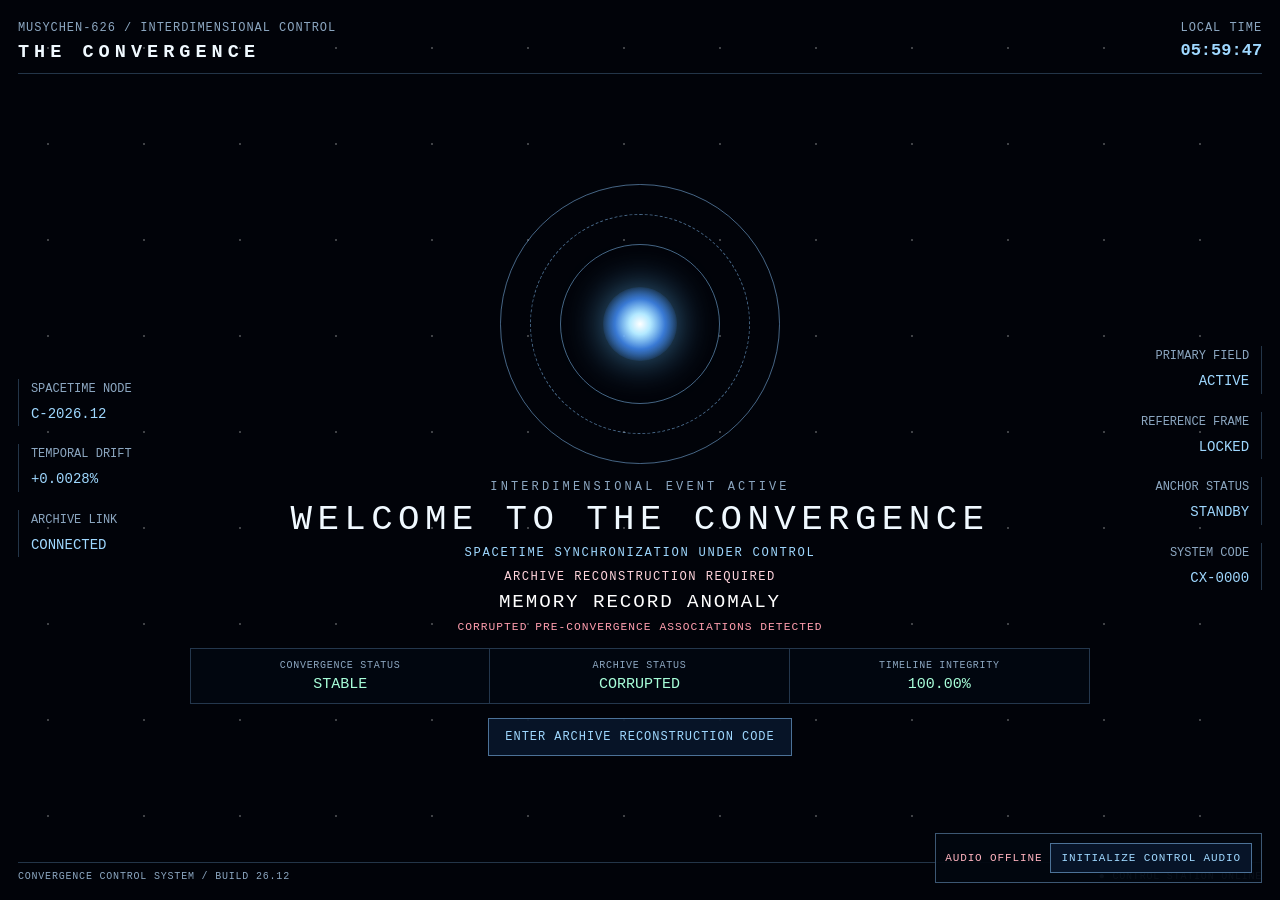
==== commit f7aa80aa: "game version pilot" ====
--- a/index.html
+++ b/index.html
@@ -517,11 +517,105 @@
   will-change:opacity,transform,filter;
 }
 
+
+/* =========================================================
+   INSTABILITY GLITCH + SMOOTH PHASE RESOLUTION
+   ========================================================= */
+.glitch-layer{
+  position:fixed;
+  inset:0;
+  z-index:9;
+  pointer-events:none;
+  opacity:0;
+  mix-blend-mode:screen;
+}
+
+.glitch-layer.hit{
+  animation:screenGlitchHit .26s steps(2,end) 1;
+}
+
+.glitch-layer::before,
+.glitch-layer::after{
+  content:"";
+  position:absolute;
+  inset:0;
+  opacity:0;
+}
+
+.glitch-layer.hit::before{
+  opacity:.30;
+  background:
+    repeating-linear-gradient(
+      0deg,
+      rgba(110,220,255,.20) 0 1px,
+      transparent 1px 4px
+    );
+  clip-path:polygon(0 18%,100% 18%,100% 25%,0 25%);
+  animation:glitchSliceA .26s steps(2,end) 1;
+}
+
+.glitch-layer.hit::after{
+  opacity:.22;
+  background:rgba(255,45,84,.20);
+  clip-path:polygon(0 62%,100% 62%,100% 69%,0 69%);
+  animation:glitchSliceB .26s steps(2,end) 1;
+}
+
+@keyframes screenGlitchHit{
+  0%{opacity:0;transform:translateX(0)}
+  18%{opacity:.55;transform:translateX(-3px)}
+  45%{opacity:.34;transform:translateX(3px)}
+  72%{opacity:.20;transform:translateX(-1px)}
+  100%{opacity:0;transform:translateX(0)}
+}
+@keyframes glitchSliceA{
+  0%{transform:translateX(-8px)}
+  50%{transform:translateX(10px)}
+  100%{transform:translateX(0)}
+}
+@keyframes glitchSliceB{
+  0%{transform:translateX(9px)}
+  55%{transform:translateX(-10px)}
+  100%{transform:translateX(0)}
+}
+
+/* Short smooth "system settles" animation for solved phases */
+body.settling #normalCosmos{
+  animation:settleCosmos 1.8s ease-out 1;
+}
+body.settling #normalCore{
+  animation:settleCore 1.8s ease-out 1;
+}
+body.settling #eyebrow,
+body.settling #title,
+body.settling #subtitle,
+body.settling .status,
+body.settling #actionArea{
+  animation:settleText 1.35s ease-out 1;
+}
+
+@keyframes settleCosmos{
+  0%{filter:brightness(1.28) saturate(1.45);transform:scale(1.08)}
+  45%{filter:brightness(1.08) saturate(1.15);transform:scale(1.02)}
+  100%{filter:brightness(1) saturate(1);transform:scale(1)}
+}
+@keyframes settleCore{
+  0%{filter:drop-shadow(0 0 48px rgba(125,235,255,.95));transform:scale(1.22)}
+  55%{filter:drop-shadow(0 0 30px rgba(110,220,255,.65));transform:scale(1.06)}
+  100%{filter:drop-shadow(0 0 22px #64bfff);transform:scale(1)}
+}
+@keyframes settleText{
+  0%{opacity:.12;transform:translateY(15px);filter:blur(6px)}
+  50%{opacity:.78;transform:translateY(4px);filter:blur(1.5px)}
+  100%{opacity:1;transform:translateY(0);filter:blur(0)}
+}
+
 @media(max-width:900px){main{grid-template-columns:1fr}aside{display:none}.status{width:94vw}.cascade-grid{width:96vw;grid-template-columns:1fr}.cascade-log{display:none}.timeline-panel{width:94vw}.timeline-grid{grid-template-columns:repeat(2,1fr)}}
 </style>
 </head>
 <body>
 <canvas id="plasma"></canvas>
+<div id="glitchLayer" class="glitch-layer"></div>
 <div id="resolutionAtmosphere" class="resolution-atmosphere"></div>
 
 <div class="screen">
@@ -660,6 +754,9 @@
 let modalMode="";
 let timerHandle=null,phase2LogHandle=null,cascadeLogHandle=null;
 let phase2InstabilityHandle=null;
+let cascadeInstabilityHandle=null;
+let glitchCooldown=false;
+let settleTimer=null;
 let phaseWarningTimer=null;
 let phaseWarningUntil=0;
 const PHASE_WARNING_MS=7000;
@@ -997,6 +1094,84 @@
 }
 
 
+
+
+
+function triggerVideoGlitch(strength="normal"){
+  if(glitchCooldown)return;
+  glitchCooldown=true;
+
+  const layer=$("glitchLayer");
+  if(!layer)return;
+
+  layer.classList.remove("hit");
+  void layer.offsetWidth;
+
+  if(strength==="strong"){
+    layer.style.filter="brightness(1.25) contrast(1.18)";
+  }else{
+    layer.style.filter="";
+  }
+
+  layer.classList.add("hit");
+
+  setTimeout(()=>{
+    layer.classList.remove("hit");
+    layer.style.filter="";
+    glitchCooldown=false;
+  },290);
+}
+
+function triggerSettlingTransition(){
+  if(settleTimer){
+    clearTimeout(settleTimer);
+    settleTimer=null;
+  }
+
+  document.body.classList.remove("settling");
+  void document.body.offsetWidth;
+  document.body.classList.add("settling");
+
+  settleTimer=setTimeout(()=>{
+    document.body.classList.remove("settling");
+    settleTimer=null;
+  },1850);
+}
+
+function stopCascadeInstability(){
+  if(cascadeInstabilityHandle){
+    clearInterval(cascadeInstabilityHandle);
+    cascadeInstabilityHandle=null;
+  }
+}
+
+function startCascadeInstability(){
+  if(game.state!=="CASCADE")return;
+  if(cascadeInstabilityHandle)return;
+
+  /*
+    Phase III is deliberately more violent than Phase II:
+    more plasma rays, more frequent glitches.
+  */
+  cascadeInstabilityHandle=setInterval(()=>{
+    if(game.state!=="CASCADE"){
+      stopCascadeInstability();
+      return;
+    }
+
+    if(Date.now()<phaseWarningUntil)return;
+
+    burstFrom("crisisCore",7+Math.floor(Math.random()*11));
+
+    if(Math.random()<.92){
+      audioEvent("plasma");
+    }
+
+    if(Math.random()<.58){
+      triggerVideoGlitch("strong");
+    }
+  },310);
+}
 
 
 /* Phase entry warning curtain */
@@ -1070,13 +1245,17 @@
 
     if(Date.now()<phaseWarningUntil)return;
 
-    const rays=3+Math.floor(Math.random()*7);
+    const rays=2+Math.floor(Math.random()*5);
     burstFrom("normalCore",rays);
 
-    if(Math.random()<.78){
+    if(Math.random()<.64){
       audioEvent("plasma");
     }
-  },430);
+
+    if(Math.random()<.26){
+      triggerVideoGlitch("normal");
+    }
+  },520);
 }
 
 function updatePhaseLiveState(s){
@@ -1087,9 +1266,22 @@
       document.body.classList.add("phase2-live");
       startPhase2Instability();
     }
-  }else{
+
+    stopCascadeInstability();
+  }
+  else if(s==="CASCADE"){
     document.body.classList.remove("phase2-live");
     stopPhase2Instability();
+
+    const elapsed=Date.now()-Number(game.stateChangedAt||Date.now());
+    if(elapsed>=PHASE_WARNING_MS){
+      startCascadeInstability();
+    }
+  }
+  else{
+    document.body.classList.remove("phase2-live");
+    stopPhase2Instability();
+    stopCascadeInstability();
   }
 }
 
@@ -1354,7 +1546,7 @@
   */
   if(
     previousState==="PHASE2" &&
-    (currentState==="CLEARED" || currentState==="AUTO_ANCHOR")
+    currentState==="CLEARED"
   ){
     animateNormalNova(
       ["red","orange","yellow","cyan","blue"],
@@ -1389,7 +1581,8 @@
 }
 
 function render(){
-  const s=game.state||"WELCOME";
+  const rawState=game.state||"WELCOME";
+  const s=rawState==="AUTO_ANCHOR" ? "PHASE1_COMPLETE" : rawState;
   baseDefault();
 
   if(s==="WELCOME"){
@@ -1418,20 +1611,6 @@
     if(lastState!==s){burstFrom("normalCore",24);audioEvent("phase2_entry")}
   } else stopPhase2Logs();
 
-  if(s==="AUTO_ANCHOR"){
-    text("eyebrow","AUTOMATIC STABILIZATION SEQUENCE");
-    text("title","AUTOMATIC REFERENCE ANCHOR PENDING...");
-    text("subtitle","SYSTEM ANALYSIS IN PROGRESS");
-    text("archive","VERIFIED");text("anchor","PENDING");text("frame","CALCULATING");
-    const elapsed=Date.now()-(game.stateChangedAt||Date.now());
-    if(elapsed>4500){
-      text("title","CONVERGENCE STABLE");
-      text("subtitle","AUTOMATIC REFERENCE ANCHOR ESTABLISHED");
-      text("frame","NOVA");text("anchor","ACTIVE");
-      addNote("CASE CLOSED · ALL REGISTERED VARIANTS CLEARED");
-    } else addNote("AUTOMATIC REFERENCE ANCHOR PENDING...");
-  }
-
   if(s==="CLEARED"){
     text("eyebrow","ANCHOR PROTOCOL ACCEPTED");
     text("title","CONVERGENCE STABLE");
@@ -1466,6 +1645,17 @@
       showPhaseWarningFor(s);
     }else{
       hidePhaseWarning();
+    }
+
+    /*
+      Smooth "problem solved" transitions for Archive restoration
+      and Phase II resolution, analogous to the final stabilisation.
+    */
+    if(
+      s==="PHASE1_COMPLETE" ||
+      (lastState==="PHASE2" && s==="CLEARED")
+    ){
+      triggerSettlingTransition();
     }
 
     triggerNovaTransition(lastState,s);
@@ -1625,7 +1815,10 @@
       $("cr3").style.transform=`scale(${0.98 + Math.sin(Date.now()/260+2)*(.09+danger*.12) - danger*.14})`;
     }
 
-    if(Math.random()<(0.03+danger*.11))burstFrom("crisisCore",2+Math.floor(danger*6));
+    if(Math.random()<(0.07+danger*.18)){
+      burstFrom("crisisCore",5+Math.floor(danger*10));
+      if(Math.random()<.32)triggerVideoGlitch("strong");
+    }
   };
   tick();timerHandle=setInterval(tick,120);
 }
@@ -1820,11 +2013,11 @@
   const compressor=audioCtx.createDynamicsCompressor();
 
   bodyFilter.type="bandpass";
-  bodyFilter.frequency.setValueAtTime(430,now);
+  bodyFilter.frequency.setValueAtTime(560,now);
   bodyFilter.Q.value=.55;
 
   presence.type="peaking";
-  presence.frequency.setValueAtTime(520,now);
+  presence.frequency.setValueAtTime(690,now);
   presence.Q.value=.75;
   presence.gain.value=4.8;
 
@@ -1852,9 +2045,9 @@
   const rotorDepth=audioCtx.createGain();
 
   rotor.type="sine";
-  rotor.frequency.setValueAtTime(6.8,now);
-  rotor.frequency.linearRampToValueAtTime(7.8,now+duration*.5);
-  rotor.frequency.linearRampToValueAtTime(6.6,now+duration);
+  rotor.frequency.setValueAtTime(7.8,now);
+  rotor.frequency.linearRampToValueAtTime(9.1,now+duration*.5);
+  rotor.frequency.linearRampToValueAtTime(7.5,now+duration);
 
   rotorDepth.gain.setValueAtTime(.20,now);
 
@@ -1866,11 +2059,11 @@
     Small detuning makes the siren sound acoustic/mechanical instead of synthetic.
   */
   const partials=[
-    {freq:180, type:"sawtooth", gain:.18, detune:-5},
-    {freq:240, type:"sawtooth", gain:.27, detune: 3},
-    {freq:360, type:"triangle", gain:.32, detune:-2},
-    {freq:480, type:"triangle", gain:.25, detune: 2},
-    {freq:720, type:"sine",     gain:.10, detune:-3}
+    {freq:230, type:"sawtooth", gain:.17, detune:-5},
+    {freq:310, type:"sawtooth", gain:.26, detune: 3},
+    {freq:465, type:"triangle", gain:.32, detune:-2},
+    {freq:620, type:"triangle", gain:.25, detune: 2},
+    {freq:930, type:"sine",     gain:.10, detune:-3}
   ];
 
   partials.forEach((p,idx)=>{
@@ -1924,7 +2117,7 @@
   noiseSrc.buffer=noiseBuffer;
 
   noiseFilter.type="bandpass";
-  noiseFilter.frequency.setValueAtTime(560,now);
+  noiseFilter.frequency.setValueAtTime(720,now);
   noiseFilter.Q.value=.8;
 
   noiseGain.gain.setValueAtTime(.0001,now);
@@ -2130,82 +2323,150 @@
   festiveNoteTimers=[];
 }
 
-function playMagicBell(freq,dur=.24,vol=.075){
+function playMagicBell(freq,dur=.30,vol=.07){
   if(!audioReady||muted)return;
 
   const now=audioCtx.currentTime;
-  const bus=audioCtx.createGain();
-  const filter=audioCtx.createBiquadFilter();
-
-  filter.type="highpass";
-  filter.frequency.value=240;
-
-  bus.gain.setValueAtTime(.0001,now);
-  bus.gain.exponentialRampToValueAtTime(vol,now+.012);
-  bus.gain.exponentialRampToValueAtTime(.0001,now+dur);
-
-  bus.connect(filter);
-  filter.connect(masterGain);
+
+  /*
+    Celesta / glass-bell body with two soft echo taps.
+    This keeps Jingle Bells recognizable but makes it feel airy and magical.
+  */
+  const dry=audioCtx.createGain();
+  const toneFilter=audioCtx.createBiquadFilter();
+  const sparkleFilter=audioCtx.createBiquadFilter();
+
+  toneFilter.type="highpass";
+  toneFilter.frequency.value=330;
+
+  sparkleFilter.type="peaking";
+  sparkleFilter.frequency.value=2500;
+  sparkleFilter.Q.value=.75;
+  sparkleFilter.gain.value=5.5;
+
+  dry.gain.setValueAtTime(.0001,now);
+  dry.gain.exponentialRampToValueAtTime(vol,now+.012);
+  dry.gain.exponentialRampToValueAtTime(.0001,now+dur);
+
+  dry.connect(toneFilter);
+  toneFilter.connect(sparkleFilter);
+  sparkleFilter.connect(masterGain);
 
   const partials=[
-    {ratio:1,    gain:1.00, type:"triangle"},
-    {ratio:2.01, gain:.34,  type:"sine"},
-    {ratio:3.02, gain:.13,  type:"sine"},
-    {ratio:4.12, gain:.055, type:"sine"}
+    {ratio:1.00, gain:1.00, type:"triangle"},
+    {ratio:2.00, gain:.30, type:"sine"},
+    {ratio:2.99, gain:.13, type:"sine"},
+    {ratio:4.08, gain:.065,type:"sine"},
+    {ratio:6.12, gain:.022,type:"sine"}
   ];
 
-  partials.forEach(p=>{
+  partials.forEach((p,idx)=>{
     const o=audioCtx.createOscillator();
     const g=audioCtx.createGain();
 
     o.type=p.type;
+    o.frequency.setValueAtTime(freq*p.ratio,now);
+    o.detune.setValueAtTime((idx-2)*1.4,now);
+    g.gain.value=p.gain;
+
+    o.connect(g);
+    g.connect(dry);
+
+    o.start(now);
+    o.stop(now+dur+.08);
+  });
+
+  /* shimmering octave */
+  const shimmer=audioCtx.createOscillator();
+  const shimmerGain=audioCtx.createGain();
+  shimmer.type="sine";
+  shimmer.frequency.value=freq*2;
+  shimmerGain.gain.setValueAtTime(.0001,now);
+  shimmerGain.gain.exponentialRampToValueAtTime(vol*.16,now+.035);
+  shimmerGain.gain.exponentialRampToValueAtTime(.0001,now+dur*.78);
+  shimmer.connect(shimmerGain);
+  shimmerGain.connect(masterGain);
+  shimmer.start(now);
+  shimmer.stop(now+dur+.04);
+
+  /* two discrete soft echoes = pseudo-reverb without muddying the melody */
+  [0.18,0.36].forEach((delayTime,i)=>{
+    const delay=audioCtx.createDelay(.8);
+    const echoGain=audioCtx.createGain();
+    delay.delayTime.value=delayTime;
+    echoGain.gain.value=i===0 ? .19 : .095;
+
+    dry.connect(delay);
+    delay.connect(echoGain);
+    echoGain.connect(masterGain);
+
+    setTimeout(()=>{
+      try{delay.disconnect()}catch(e){}
+      try{echoGain.disconnect()}catch(e){}
+    },(dur+delayTime+.45)*1000);
+  });
+
+  setTimeout(()=>{
+    try{dry.disconnect()}catch(e){}
+    try{toneFilter.disconnect()}catch(e){}
+    try{sparkleFilter.disconnect()}catch(e){}
+    try{shimmerGain.disconnect()}catch(e){}
+  },(dur+.55)*1000);
+}
+
+function playMagicPad(freq,dur=1.6,vol=.017){
+  if(!audioReady||muted)return;
+
+  const now=audioCtx.currentTime;
+  const padBus=audioCtx.createGain();
+  const filter=audioCtx.createBiquadFilter();
+
+  filter.type="lowpass";
+  filter.frequency.setValueAtTime(900,now);
+  filter.frequency.linearRampToValueAtTime(1450,now+dur*.55);
+  filter.frequency.linearRampToValueAtTime(1000,now+dur);
+
+  padBus.gain.setValueAtTime(.0001,now);
+  padBus.gain.exponentialRampToValueAtTime(vol,now+.32);
+  padBus.gain.setValueAtTime(vol,now+Math.max(.4,dur-.42));
+  padBus.gain.exponentialRampToValueAtTime(.0001,now+dur);
+
+  padBus.connect(filter);
+  filter.connect(masterGain);
+
+  [
+    {ratio:1, type:"sine", gain:1},
+    {ratio:1.5, type:"sine", gain:.42},
+    {ratio:2, type:"triangle", gain:.13}
+  ].forEach((p,idx)=>{
+    const o=audioCtx.createOscillator();
+    const g=audioCtx.createGain();
+    o.type=p.type;
     o.frequency.value=freq*p.ratio;
+    o.detune.value=idx===0?-4:idx===1?3:7;
     g.gain.value=p.gain;
-
     o.connect(g);
-    g.connect(bus);
-
+    g.connect(padBus);
     o.start(now);
-    o.stop(now+dur+.04);
+    o.stop(now+dur+.05);
   });
 
   setTimeout(()=>{
-    try{bus.disconnect()}catch(e){}
+    try{padBus.disconnect()}catch(e){}
     try{filter.disconnect()}catch(e){}
-  },(dur+.18)*1000);
-}
-
-function playMagicPad(freq,dur=1.45,vol=.018){
-  if(!audioReady||muted)return;
-
-  const now=audioCtx.currentTime;
-  const o=audioCtx.createOscillator();
-  const g=audioCtx.createGain();
-  const f=audioCtx.createBiquadFilter();
-
-  o.type="sine";
-  o.frequency.value=freq;
-
-  f.type="lowpass";
-  f.frequency.value=1100;
-
-  g.gain.setValueAtTime(.0001,now);
-  g.gain.exponentialRampToValueAtTime(vol,now+.25);
-  g.gain.setValueAtTime(vol,now+Math.max(.3,dur-.35));
-  g.gain.exponentialRampToValueAtTime(.0001,now+dur);
-
-  o.connect(f);
-  f.connect(g);
-  g.connect(masterGain);
-
-  o.start(now);
-  o.stop(now+dur+.05);
+  },(dur+.25)*1000);
+}
+
+function playWinterSparkle(freq,delayMs=0){
+  festiveNoteTimers.push(setTimeout(()=>{
+    if(!audioReady||muted)return;
+    playMagicBell(freq,.17,.025);
+  },delayMs));
 }
 
 /*
-  JINGLE BELLS — public-domain melody.
-  Bell/celesta timbre + very soft pads to make it feel magical
-  rather than like a ringtone.
+  JINGLE BELLS — recognizable melody, arranged as a small magical
+  celesta / winter-sky motif instead of a dry ringtone.
 */
 function playJingleBellsPhrase(){
   if(!audioReady||muted)return;
@@ -2218,7 +2479,14 @@
   const C5=523.25;
   const D5=587.33;
 
-  const beat=255;
+  const beat=270;
+
+  /* tiny "snow sparkle" pickup */
+  playWinterSparkle(1046.50,0);
+  playWinterSparkle(1318.51,120);
+  playWinterSparkle(1567.98,245);
+
+  const introOffset=390;
 
   const notes=[
     [0,E5,1],[1,E5,1],[2,E5,2],
@@ -2232,28 +2500,46 @@
 
   notes.forEach(([b,freq,len],idx)=>{
     festiveNoteTimers.push(setTimeout(()=>{
-      playMagicBell(freq,Math.max(.14,beat*len/1000*.88),idx%6===0?.09:.073);
-
+      const accent=idx%6===0;
+      playMagicBell(
+        freq,
+        Math.max(.18,beat*len/1000*.95),
+        accent ? .082 : .066
+      );
+
+      /* occasional high icy overtone */
       if(idx%5===0){
-        playMagicBell(freq*2,.10,.025);
+        festiveNoteTimers.push(setTimeout(()=>{
+          playMagicBell(freq*2,.13,.020);
+        },75));
       }
-    },b*beat));
+    },introOffset+b*beat));
   });
 
   /*
-    Soft "winter sky" harmony underneath.
+    Slow suspended harmony under the melody.
+    Major fifth + octave keeps it bright and "Christmas magic".
   */
   const pads=[
     [0,261.63],[4,261.63],[8,196.00],[12,261.63],
     [16,174.61],[20,261.63],[24,196.00],[28,196.00]
   ];
 
-  pads.forEach(([b,freq])=>{
+  pads.forEach(([b,freq],idx)=>{
     festiveNoteTimers.push(setTimeout(()=>{
-      playMagicPad(freq,beat*3.7/1000,.016);
-      playMagicPad(freq*1.5,beat*3.7/1000,.010);
-    },b*beat));
+      playMagicPad(freq,beat*3.85/1000,.0165);
+      if(idx%2===0){
+        playMagicPad(freq*2,beat*3.6/1000,.0065);
+      }
+    },introOffset+b*beat));
   });
+
+  /* little star-like accents between phrases */
+  [
+    [introOffset+7.2*beat,1174.66],
+    [introOffset+15.2*beat,1318.51],
+    [introOffset+23.8*beat,1046.50]
+  ].forEach(([t,f])=>playWinterSparkle(f,t));
 }
 
 function startFestiveMusic(){
@@ -2263,9 +2549,9 @@
   playJingleBellsPhrase();
 
   /*
-    Phrase length ≈ 8.2 s; small breathing gap before looping.
+    Magical Jingle Bells phrase with a short breathing gap before looping.
   */
-  festiveLoopHandle=setInterval(playJingleBellsPhrase,9000);
+  festiveLoopHandle=setInterval(playJingleBellsPhrase,9800);
 }
 
 function stopFestiveMusic(){
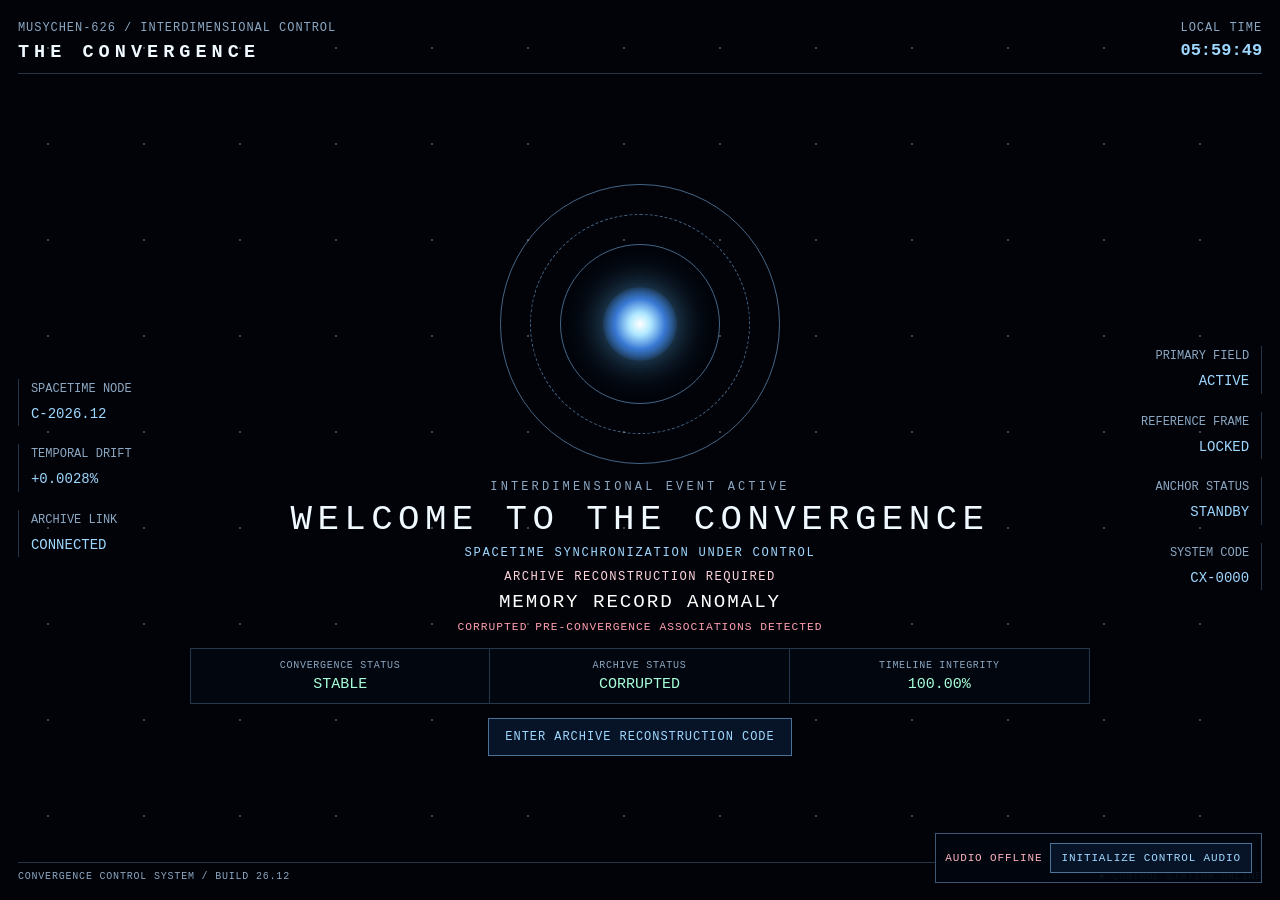
==== commit d7d4a6b5: "game pilot 2" ====
--- a/index.html
+++ b/index.html
@@ -610,6 +610,85 @@
   100%{opacity:1;transform:translateY(0);filter:blur(0)}
 }
 
+
+/* =========================================================
+   TRUE STATE TRANSITION CURTAIN
+   Remains independent from the 1 s state refresh.
+   ========================================================= */
+.state-curtain{
+  position:fixed;
+  inset:0;
+  z-index:72;
+  pointer-events:none;
+  opacity:0;
+  visibility:hidden;
+  background:
+    radial-gradient(circle at center,
+      rgba(7,24,37,.94) 0%,
+      rgba(2,8,16,.97) 54%,
+      rgba(0,2,7,.995) 100%);
+  transition:
+    opacity .72s cubic-bezier(.22,.61,.36,1),
+    visibility .72s linear;
+}
+
+.state-curtain.cover{
+  opacity:1;
+  visibility:visible;
+}
+
+.state-curtain.reveal{
+  opacity:0;
+  visibility:visible;
+  transition:
+    opacity 1.65s cubic-bezier(.16,1,.3,1),
+    visibility 1.65s linear;
+}
+
+.state-curtain.resolve-phase1{
+  background:
+    radial-gradient(circle at center,
+      rgba(21,77,102,.94) 0%,
+      rgba(3,20,31,.97) 50%,
+      rgba(0,3,8,.995) 100%);
+}
+
+.state-curtain.resolve-phase2{
+  background:
+    radial-gradient(circle at center,
+      rgba(86,28,13,.92) 0%,
+      rgba(14,32,37,.97) 52%,
+      rgba(0,4,8,.995) 100%);
+}
+
+.state-curtain.resolve-final{
+  background:
+    radial-gradient(circle at center,
+      rgba(105,8,24,.94) 0%,
+      rgba(28,8,17,.97) 44%,
+      rgba(1,3,8,.995) 100%);
+}
+
+/* Make warning arrival/departure itself smooth. */
+.phase-warning{
+  transition:
+    opacity .58s cubic-bezier(.22,.61,.36,1),
+    visibility .58s linear;
+}
+
+.phase-warning .phase-warning-box{
+  opacity:0;
+  transform:scale(.965);
+  transition:
+    opacity .58s ease,
+    transform .78s cubic-bezier(.16,1,.3,1);
+}
+
+.phase-warning.active .phase-warning-box{
+  opacity:1;
+  transform:scale(1);
+}
+
 @media(max-width:900px){main{grid-template-columns:1fr}aside{display:none}.status{width:94vw}.cascade-grid{width:96vw;grid-template-columns:1fr}.cascade-log{display:none}.timeline-panel{width:94vw}.timeline-grid{grid-template-columns:repeat(2,1fr)}}
 </style>
 </head>
@@ -617,6 +696,7 @@
 <canvas id="plasma"></canvas>
 <div id="glitchLayer" class="glitch-layer"></div>
 <div id="resolutionAtmosphere" class="resolution-atmosphere"></div>
+<div id="stateCurtain" class="state-curtain"></div>
 
 <div class="screen">
 <header>
@@ -750,6 +830,9 @@
 const remote=()=>/^https:\/\/script\.google\.com\//.test(API_URL);
 
 let game={state:"WELCOME",timerMinutes:10,cascadeStart:0,stateChangedAt:0,selectedAnchor:""};
+let refreshBusy=false;
+let transitionBusy=false;
+let resolvedVisualStart=0;
 let lastState="";
 let modalMode="";
 let timerHandle=null,phase2LogHandle=null,cascadeLogHandle=null;
@@ -907,7 +990,7 @@
 }
 
 function applyResolvedTransition(){
-  const changedAt=Number(game.stateChangedAt||Date.now());
+  const changedAt=Number(resolvedVisualStart||game.stateChangedAt||Date.now());
   const elapsed=Math.max(0,Date.now()-changedAt);
 
   setFestiveOverlay(true);
@@ -1028,6 +1111,65 @@
 }
 
 
+
+function sleep(ms){
+  return new Promise(resolve=>setTimeout(resolve,ms));
+}
+
+function solvedTransitionType(fromState,toState){
+  if(toState==="PHASE1_COMPLETE")return "resolve-phase1";
+  if(fromState==="PHASE2" && toState==="CLEARED")return "resolve-phase2";
+  if(fromState==="CASCADE" && toState==="RESOLVED")return "resolve-final";
+  return "";
+}
+
+async function renderThroughCurtain(nextGame,type){
+  if(transitionBusy)return;
+  transitionBusy=true;
+
+  const curtain=$("stateCurtain");
+
+  if(!curtain){
+    game={...game,...nextGame};
+    render();
+    transitionBusy=false;
+    return;
+  }
+
+  curtain.className=`state-curtain ${type}`;
+  void curtain.offsetWidth;
+  curtain.classList.add("cover");
+
+  /*
+    Let the current state genuinely fade away first.
+    Only then do we swap the underlying game screen.
+  */
+  await sleep(720);
+
+  game={...game,...nextGame};
+
+  if(nextGame.state==="RESOLVED"){
+    resolvedVisualStart=Date.now();
+  }
+
+  render();
+
+  /*
+    A tiny hold avoids exposing the DOM swap,
+    then the new state is gradually revealed.
+  */
+  await sleep(90);
+
+  curtain.classList.remove("cover");
+  curtain.classList.add("reveal");
+
+  await sleep(1680);
+
+  curtain.className="state-curtain";
+  transitionBusy=false;
+}
+
+
 /* local / remote state */
 function localState(){
   return {
@@ -1070,7 +1212,29 @@
   return await r.json();
 }
 async function refresh(){
-  try{game={...game,...await getState()};render()}catch(e){$("online").textContent="● CONTROL LINK DEGRADED"}
+  if(refreshBusy || transitionBusy)return;
+  refreshBusy=true;
+
+  try{
+    const incoming=await getState();
+    const nextGame={...game,...incoming};
+    const currentDisplayed=lastState || game.state || "";
+    const nextState=nextGame.state || "WELCOME";
+    const transitionType=solvedTransitionType(currentDisplayed,nextState);
+
+    if(lastState && currentDisplayed!==nextState && transitionType){
+      refreshBusy=false;
+      await renderThroughCurtain(nextGame,transitionType);
+      return;
+    }
+
+    game=nextGame;
+    render();
+  }catch(e){
+    $("online").textContent="● CONTROL LINK DEGRADED";
+  }finally{
+    refreshBusy=false;
+  }
 }
 
 /* base rendering */
@@ -1214,6 +1378,13 @@
 
   phaseWarningTimer=setTimeout(()=>{
     $("phaseWarning").classList.remove("active");
+
+    setTimeout(()=>{
+      if(!$("phaseWarning").classList.contains("active")){
+        $("phaseWarning").classList.add("hidden");
+      }
+    },620);
+
     phaseWarningTimer=null;
 
     if(game.state==="PHASE2"){
@@ -1583,6 +1754,11 @@
 function render(){
   const rawState=game.state||"WELCOME";
   const s=rawState==="AUTO_ANCHOR" ? "PHASE1_COMPLETE" : rawState;
+
+  if(s!=="RESOLVED"){
+    resolvedVisualStart=0;
+  }
+
   baseDefault();
 
   if(s==="WELCOME"){
@@ -1628,6 +1804,7 @@
   } else stopCascadeLogs();
 
   if(s==="RESOLVED"){
+    if(!resolvedVisualStart)resolvedVisualStart=Date.now();
     document.body.classList.add("resolved");
     text("eyebrow","DISTRIBUTED CONVERGENCE ESTABLISHED");
     $("title").innerHTML='<span class="title-line">CONVERGENCE RESTORED</span><span class="title-line">MERRY CHRISTMAS</span>';
@@ -1697,7 +1874,6 @@
 
   if(r&&r.ok){
     $("modalFeedback").textContent="COMMAND ACCEPTED.";
-    if(r.state)game={...game,...r.state};
     confirmTone();
     setTimeout(()=>{closeModal();refresh()},600);
   } else {
